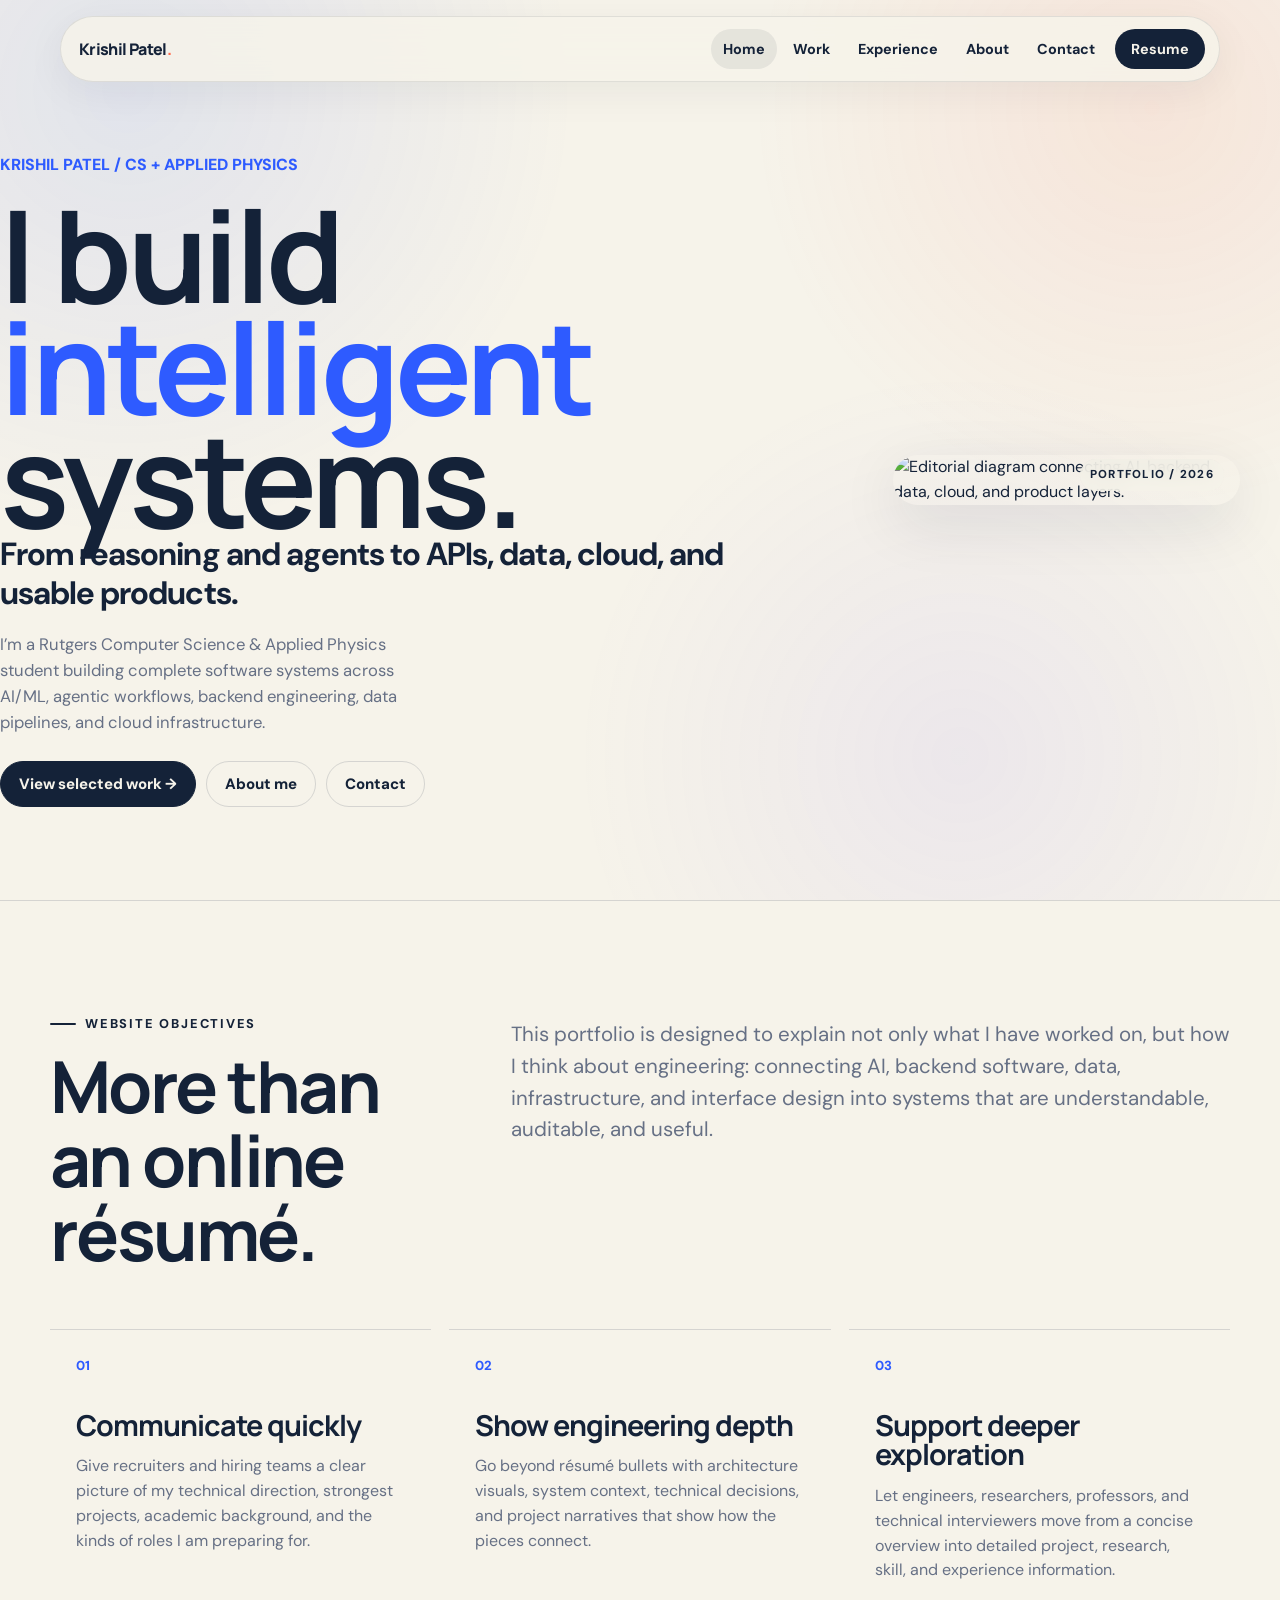
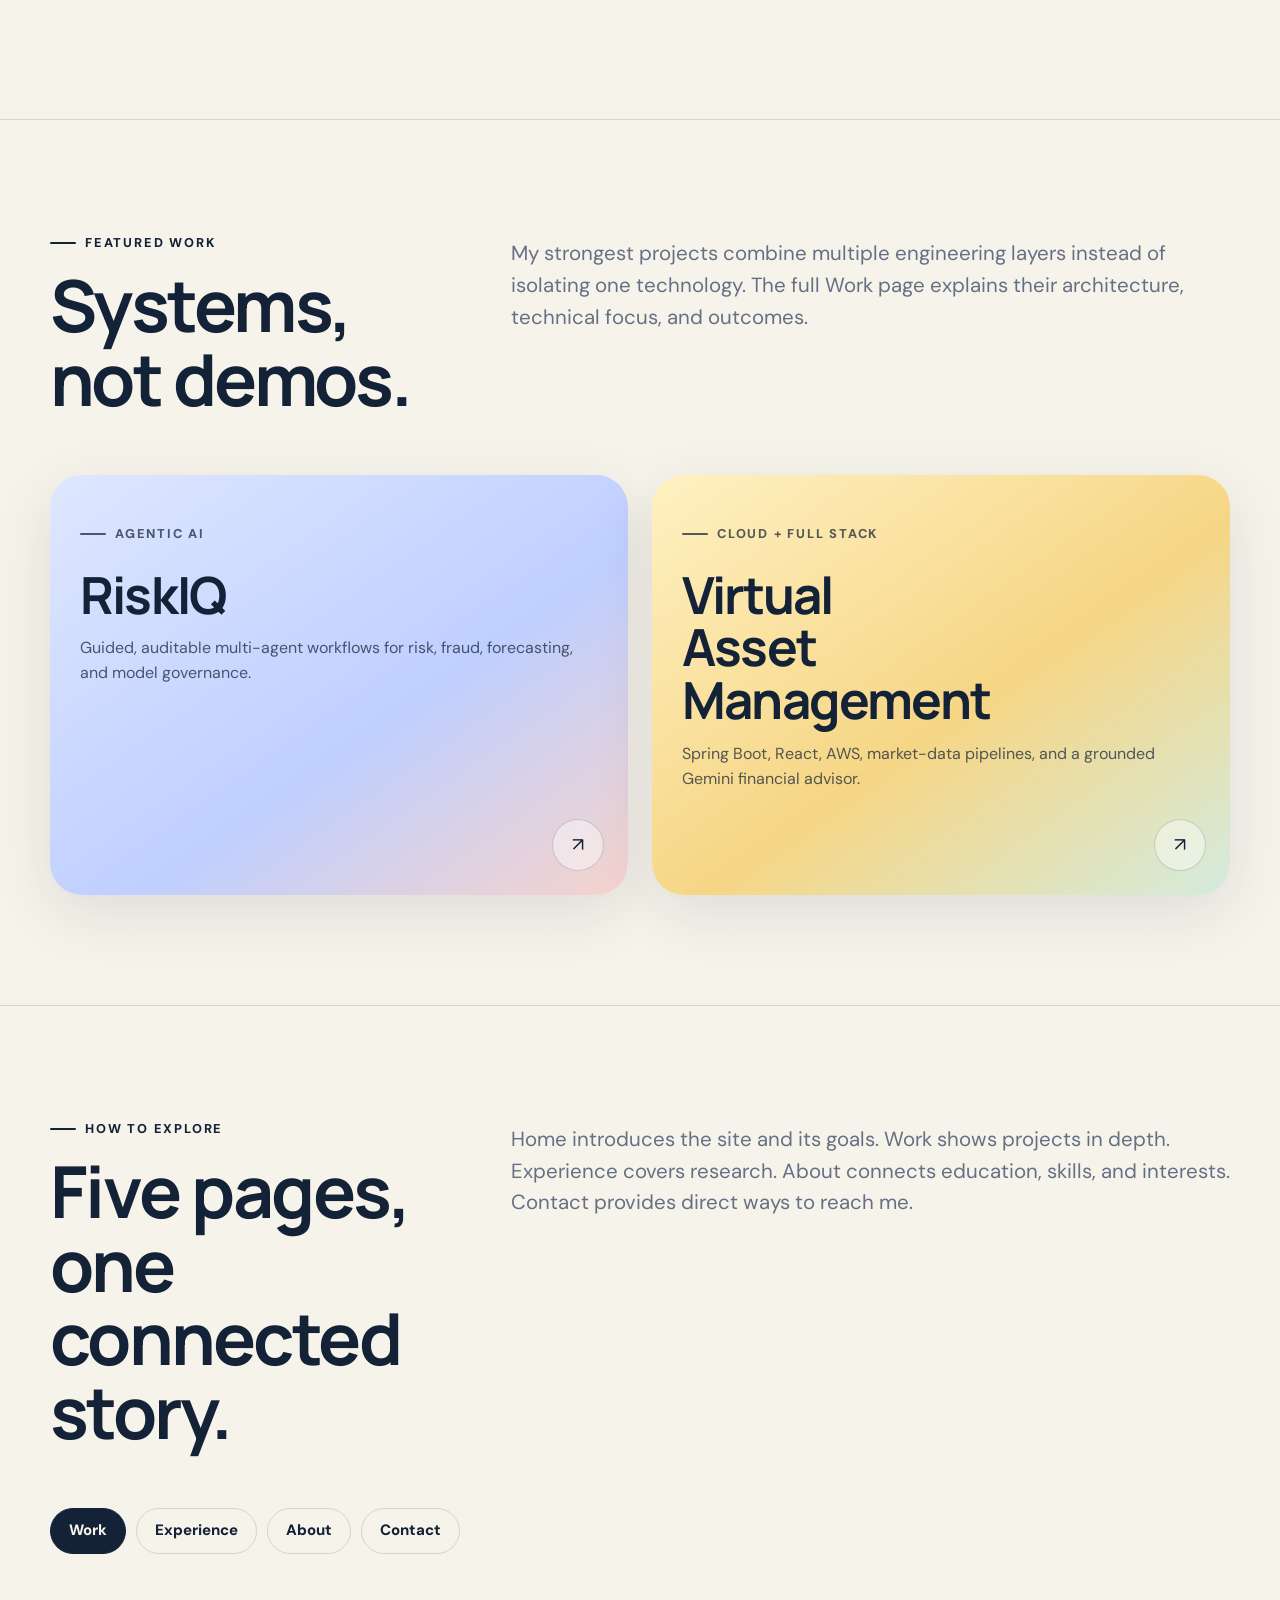
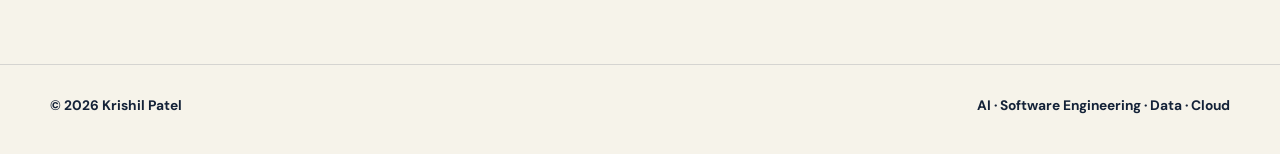
==== index.html @ 27ca4e9e "Add files via upload" ====
<!doctype html>
<html lang="en">
<head>
  <meta charset="utf-8">
  <meta name="viewport" content="width=device-width, initial-scale=1">
  <meta name="description" content="Portfolio of Krishil Patel, a Rutgers Computer Science and Applied Physics student building intelligent software systems across AI, backend engineering, data, cloud, and product.">
  <meta name="theme-color" content="#f6f3ea">
  <title>Krishil Patel — Intelligent Software Systems</title>
  <link rel="preconnect" href="https://fonts.googleapis.com">
  <link rel="preconnect" href="https://fonts.gstatic.com" crossorigin>
  <link href="https://fonts.googleapis.com/css2?family=DM+Sans:wght@400;500;600;700&family=Manrope:wght@500;600;700;800&display=swap" rel="stylesheet">
  <link rel="stylesheet" href="styles.css">
</head>
<body>

<header class="nav-wrap">
  <nav class="nav" id="nav" aria-label="Primary navigation">
    <a class="brand" href="index.html">Krishil Patel<span class="brand-dot">.</span></a>
    <button class="menu-btn" id="menuBtn" type="button" aria-expanded="false" aria-controls="navLinks">Menu</button>
    <div class="nav-links" id="navLinks">
      <a class="active" href="index.html">Home</a><a href="work.html">Work</a><a href="experience.html">Experience</a><a href="about.html">About</a><a href="contact.html">Contact</a><a class="nav-cta" href="resume.pdf" target="_blank" rel="noreferrer">Resume</a>
    </div>
  </nav>
</header>
<main>
  <section class="home-hero">
    <div class="shell home-grid">
      <div>
        <p class="home-kicker" data-reveal>KRISHIL PATEL / CS + APPLIED PHYSICS</p>
        <h1 data-reveal style="--delay:80ms">I build <span class="accent">intelligent</span> systems.</h1>
        <p class="home-statement" data-reveal style="--delay:140ms">
          From reasoning and agents to APIs, data, cloud, and usable products.
        </p>
        <p class="home-support" data-reveal style="--delay:200ms">
          I’m a Rutgers Computer Science & Applied Physics student building complete software systems across
          AI/ML, agentic workflows, backend engineering, data pipelines, and cloud infrastructure.
        </p>
        <div class="cta-row" data-reveal style="--delay:260ms">
          <a class="btn btn-primary" href="work.html">View selected work →</a>
          <a class="btn btn-ghost" href="about.html">About me</a>
          <a class="btn btn-ghost" href="contact.html">Contact</a>
        </div>
      </div>

      <figure class="home-image" data-reveal style="--delay:160ms">
        <img src="assets/home-system.svg" alt="Editorial diagram connecting AI, backend, data, cloud, and product layers.">
      </figure>
    </div>
  </section>

  <section class="section section-rule" aria-labelledby="site-objectives">
    <div class="shell">
      <div class="section-head">
        <div>
          <p class="eyebrow"><span>Website objectives</span></p>
          <h2 id="site-objectives" data-reveal>More than an online résumé.</h2>
        </div>
        <p class="lead" data-reveal style="--delay:100ms">
          This portfolio is designed to explain not only what I have worked on, but how I think about engineering:
          connecting AI, backend software, data, infrastructure, and interface design into systems that are understandable,
          auditable, and useful.
        </p>
      </div>

      <div class="objective-grid">
        <article class="objective-card" data-reveal>
          <div class="num">01</div>
          <h3>Communicate quickly</h3>
          <p>
            Give recruiters and hiring teams a clear picture of my technical direction, strongest projects,
            academic background, and the kinds of roles I am preparing for.
          </p>
        </article>
        <article class="objective-card" data-reveal style="--delay:80ms">
          <div class="num">02</div>
          <h3>Show engineering depth</h3>
          <p>
            Go beyond résumé bullets with architecture visuals, system context, technical decisions, and project narratives
            that show how the pieces connect.
          </p>
        </article>
        <article class="objective-card" data-reveal style="--delay:160ms">
          <div class="num">03</div>
          <h3>Support deeper exploration</h3>
          <p>
            Let engineers, researchers, professors, and technical interviewers move from a concise overview
            into detailed project, research, skill, and experience information.
          </p>
        </article>
      </div>
    </div>
  </section>

  <section class="section section-rule">
    <div class="shell">
      <div class="section-head">
        <div>
          <p class="eyebrow"><span>Featured work</span></p>
          <h2 data-reveal>Systems, not demos.</h2>
        </div>
        <p class="lead" data-reveal style="--delay:100ms">
          My strongest projects combine multiple engineering layers instead of isolating one technology.
          The full Work page explains their architecture, technical focus, and outcomes.
        </p>
      </div>

      <div class="feature-strip">
        <a class="feature-card blue" href="work.html#riskiq" data-reveal>
          <p class="eyebrow"><span>Agentic AI</span></p>
          <h3>RiskIQ</h3>
          <p>Guided, auditable multi-agent workflows for risk, fraud, forecasting, and model governance.</p>
          <span class="arrow" aria-hidden="true">↗</span>
        </a>
        <a class="feature-card sun" href="work.html#asset-platform" data-reveal style="--delay:100ms">
          <p class="eyebrow"><span>Cloud + Full Stack</span></p>
          <h3>Virtual Asset Management</h3>
          <p>Spring Boot, React, AWS, market-data pipelines, and a grounded Gemini financial advisor.</p>
          <span class="arrow" aria-hidden="true">↗</span>
        </a>
      </div>
    </div>
  </section>

  <section class="section section-rule">
    <div class="shell">
      <div class="section-head">
        <div>
          <p class="eyebrow"><span>How to explore</span></p>
          <h2 data-reveal>Five pages, one connected story.</h2>
        </div>
        <p class="lead" data-reveal style="--delay:100ms">
          Home introduces the site and its goals. Work shows projects in depth. Experience covers research.
          About connects education, skills, and interests. Contact provides direct ways to reach me.
        </p>
      </div>
      <div class="cta-row" data-reveal>
        <a class="btn btn-primary" href="work.html">Work</a>
        <a class="btn btn-ghost" href="experience.html">Experience</a>
        <a class="btn btn-ghost" href="about.html">About</a>
        <a class="btn btn-ghost" href="contact.html">Contact</a>
      </div>
    </div>
  </section>
</main>

<footer class="footer">
  <div class="shell footer-row">
    <span>© <span id="year"></span> Krishil Patel</span>
    <span>AI · Software Engineering · Data · Cloud</span>
  </div>
</footer>
<script src="script.js"></script>
</body>
</html>
---- styles.css ----
:root{
  --paper:#f6f3ea;
  --paper-2:#ebe6da;
  --ink:#142238;
  --muted:#667085;
  --line:rgba(20,34,56,.14);
  --blue:#2e5bff;
  --coral:#ff6a4d;
  --mint:#bcebd4;
  --sun:#ffd65c;
  --violet:#7c65ff;
  --white:#fff;
  --max:1180px;
  --radius:26px;
  --shadow:0 18px 60px rgba(20,34,56,.10);
  --ease:cubic-bezier(.2,.8,.2,1);
}
*{box-sizing:border-box}
html{scroll-behavior:smooth}
body{
  margin:0;
  font-family:"DM Sans",Inter,ui-sans-serif,system-ui,-apple-system,BlinkMacSystemFont,"Segoe UI",sans-serif;
  color:var(--ink);
  background:var(--paper);
  line-height:1.55;
}
body::before{
  content:"";
  position:fixed;
  inset:0;
  z-index:-2;
  pointer-events:none;
  background:
    radial-gradient(circle at 10% 10%,rgba(46,91,255,.10),transparent 28rem),
    radial-gradient(circle at 90% 12%,rgba(255,106,77,.10),transparent 25rem),
    radial-gradient(circle at 75% 84%,rgba(124,101,255,.08),transparent 24rem);
}
a{color:inherit;text-decoration:none}
img{max-width:100%;display:block}
button,input,textarea{font:inherit}
::selection{background:var(--sun);color:var(--ink)}
.shell{width:min(var(--max),calc(100% - 46px));margin:0 auto}
h1,h2,h3,h4{
  font-family:"Manrope","DM Sans",sans-serif;
  margin:0;
  letter-spacing:-.035em;
  line-height:1.03
}
p{margin:0}
.eyebrow{
  margin:0 0 16px;
  font-size:.8rem;
  font-weight:800;
  letter-spacing:.14em;
  text-transform:uppercase
}
.eyebrow span{display:inline-flex;align-items:center;gap:9px}
.eyebrow span::before{content:"";width:26px;height:2px;background:currentColor;border-radius:999px}
.lead{font-size:clamp(1.05rem,1.6vw,1.3rem);color:var(--muted);max-width:760px}
.section{padding:110px 0}
.section-rule{border-top:1px solid var(--line)}
.section-head{
  display:grid;
  grid-template-columns:.72fr 1.28fr;
  gap:56px;
  align-items:start;
  margin-bottom:58px
}
.section-head h2{font-size:clamp(2.7rem,5.6vw,5.8rem);max-width:9ch}
.section-head .lead{padding-top:8px}
.btn{
  display:inline-flex;
  align-items:center;
  justify-content:center;
  gap:10px;
  min-height:46px;
  padding:0 18px;
  border:1px solid var(--line);
  border-radius:999px;
  font-weight:800;
  font-size:.94rem;
  transition:transform .18s ease,background .18s ease,color .18s ease,border-color .18s ease
}
.btn:hover{transform:translateY(-2px)}
.btn-primary{background:var(--ink);color:var(--paper);border-color:var(--ink)}
.btn-primary:hover{background:var(--blue);border-color:var(--blue)}
.btn-ghost:hover{background:var(--white)}
.cta-row{display:flex;flex-wrap:wrap;gap:10px}

.nav-wrap{
  position:fixed;
  top:16px;
  left:0;
  width:100%;
  z-index:100;
  pointer-events:none
}
.nav{
  pointer-events:auto;
  width:min(1160px,calc(100% - 28px));
  margin:0 auto;
  padding:12px 14px 12px 18px;
  display:flex;
  justify-content:space-between;
  align-items:center;
  border:1px solid rgba(20,34,56,.10);
  border-radius:999px;
  background:rgba(246,243,234,.84);
  backdrop-filter:blur(18px);
  box-shadow:0 10px 40px rgba(20,34,56,.06);
  transition:background .35s var(--ease),box-shadow .35s var(--ease)
}
.nav.scrolled{background:rgba(246,243,234,.96);box-shadow:0 14px 45px rgba(20,34,56,.11)}
.brand{font-family:"Manrope",sans-serif;font-weight:800;letter-spacing:-.04em}
.brand-dot{color:var(--coral)}
.nav-links{display:flex;align-items:center;gap:4px}
.nav-links a{
  padding:9px 12px;
  border-radius:999px;
  font-size:.9rem;
  font-weight:700;
  transition:background .18s ease,transform .18s ease
}
.nav-links a:hover,.nav-links a.active{background:rgba(20,34,56,.075)}
.nav-links .nav-cta{background:var(--ink);color:var(--paper);padding-inline:16px;margin-left:4px}
.menu-btn{display:none;border:0;background:transparent;color:var(--ink);font-weight:800;padding:8px 10px;border-radius:10px;cursor:pointer}

.page-hero{padding:150px 0 72px}
.page-hero-grid{
  display:grid;
  grid-template-columns:1.15fr .85fr;
  gap:56px;
  align-items:end
}
.page-hero h1{font-size:clamp(4rem,8.5vw,8.6rem);max-width:9ch}
.page-hero .lead{margin-top:26px}
.hero-image{
  border-radius:34px;
  overflow:hidden;
  box-shadow:var(--shadow);
  background:var(--paper-2)
}
.hero-image img{width:100%;height:auto}
.mini-meta{display:flex;flex-wrap:wrap;gap:8px;margin-top:26px}
.pill{
  display:inline-flex;
  padding:7px 11px;
  border:1px solid var(--line);
  border-radius:999px;
  font-size:.82rem;
  font-weight:700
}

.home-hero{
  min-height:100svh;
  display:flex;
  align-items:center;
  padding:138px 0 78px;
  position:relative;
  overflow:hidden
}
.home-grid{
  width:100%;
  display:grid;
  grid-template-columns:minmax(0,1.3fr) minmax(300px,.7fr);
  gap:60px;
  align-items:center
}
.home-hero h1{font-size:clamp(4.4rem,10vw,9.7rem);line-height:.88;max-width:8.3ch}
.home-hero h1 .accent{color:var(--blue)}
.home-kicker{font-weight:800;color:var(--blue);margin-bottom:20px}
.home-statement{
  font-size:clamp(1.5rem,2.5vw,2.15rem);
  font-weight:700;
  line-height:1.2;
  letter-spacing:-.03em;
  margin-bottom:20px
}
.home-support{color:var(--muted);font-size:1.04rem;margin-bottom:26px;max-width:40ch}
.home-image{
  position:relative;
  border-radius:36px;
  overflow:hidden;
  box-shadow:var(--shadow)
}
.home-image::after{
  content:"Portfolio / 2026";
  position:absolute;
  right:16px;
  bottom:14px;
  padding:7px 10px;
  border-radius:999px;
  font-size:.72rem;
  font-weight:800;
  letter-spacing:.11em;
  text-transform:uppercase;
  color:var(--ink);
  background:rgba(246,243,234,.82);
  backdrop-filter:blur(10px)
}

.objective-grid{
  display:grid;
  grid-template-columns:repeat(3,1fr);
  gap:18px
}
.objective-card{
  padding:26px;
  border-top:1px solid var(--line);
  min-height:220px
}
.objective-card .num{font-size:.82rem;font-weight:800;color:var(--blue);margin-bottom:34px}
.objective-card h3{font-size:1.8rem;margin-bottom:14px}
.objective-card p{color:var(--muted)}

.feature-strip{
  display:grid;
  grid-template-columns:repeat(2,1fr);
  gap:24px
}
.feature-card{
  min-height:420px;
  padding:30px;
  border-radius:32px;
  position:relative;
  overflow:hidden;
  box-shadow:var(--shadow)
}
.feature-card.blue{background:linear-gradient(145deg,#dfe7ff,#bfcfff 58%,#f5d3cc)}
.feature-card.sun{background:linear-gradient(145deg,#fff1c3,#f6d685 55%,#d4ebdd)}
.feature-card h3{font-size:clamp(2.2rem,4vw,4.5rem);max-width:8ch;margin-top:24px}
.feature-card p{margin-top:16px;max-width:46ch;color:rgba(20,34,56,.72)}
.feature-card .arrow{
  position:absolute;
  right:24px;
  bottom:24px;
  width:52px;
  height:52px;
  border-radius:50%;
  display:grid;
  place-items:center;
  border:1px solid rgba(20,34,56,.18);
  background:rgba(255,255,255,.42);
  font-size:1.2rem;
  transition:transform .18s ease
}
.feature-card:hover .arrow{transform:translate(3px,-3px)}

.work-grid{display:grid;gap:30px}
.project-card{
  display:grid;
  grid-template-columns:.95fr 1.05fr;
  gap:26px;
  border-top:1px solid var(--line);
  padding-top:34px
}
.project-card + .project-card{margin-top:38px}
.project-copy h2{font-size:clamp(2.8rem,5vw,5rem);margin-bottom:14px}
.project-copy p{color:var(--muted);font-size:1.05rem;max-width:56ch;margin-bottom:22px}
.project-copy h4{font-size:1rem;margin:24px 0 8px}
.project-copy ul{margin:0;padding-left:1.2rem;color:var(--muted)}
.project-copy li{margin-bottom:8px}
.project-image{
  border-radius:30px;
  overflow:hidden;
  box-shadow:var(--shadow);
  background:var(--paper-2)
}
.project-image img{width:100%;height:100%;object-fit:cover}
.tech-row{display:flex;flex-wrap:wrap;gap:8px;margin:20px 0 26px}

.archive{
  border-top:1px solid var(--line)
}
.archive-item{
  display:grid;
  grid-template-columns:.55fr 1.6fr 1fr;
  gap:20px;
  padding:26px 0;
  border-bottom:1px solid var(--line);
  transition:transform .18s ease
}
.archive-item:hover{transform:translateX(7px)}
.archive-item .year{font-weight:800;color:var(--muted)}
.archive-item h3{font-size:clamp(1.4rem,2.3vw,2.3rem);margin-bottom:6px}
.archive-item p{color:var(--muted)}
.archive-tech{text-align:right;color:var(--muted);font-size:.85rem;font-weight:700}

.timeline{
  display:grid;
  grid-template-columns:.45fr 1.55fr;
  gap:50px;
  border-top:1px solid var(--line);
  padding-top:36px
}
.timeline-date{color:var(--muted);font-weight:700}
.timeline-content h2{font-size:clamp(2.6rem,5vw,5rem);margin-bottom:8px}
.org{color:var(--blue);font-weight:800;margin-bottom:18px}
.timeline-content>p{color:var(--muted);font-size:1.08rem;max-width:760px}
.timeline-points{display:grid;grid-template-columns:repeat(2,1fr);gap:12px 26px;margin-top:28px}
.timeline-points div{border-top:1px solid var(--line);padding-top:12px;font-weight:650}

.research-visual{
  margin-top:48px;
  display:grid;
  grid-template-columns:1fr 1fr;
  gap:24px
}
.research-visual figure{
  margin:0;
  border-radius:30px;
  overflow:hidden;
  box-shadow:var(--shadow)
}
.research-visual figcaption{
  padding:14px 16px;
  background:#fff;
  color:var(--muted);
  font-size:.88rem
}

.about-grid{
  display:grid;
  grid-template-columns:1.1fr .9fr;
  gap:70px;
  align-items:start
}
.about-copy h2{font-size:clamp(3.2rem,7vw,7rem);max-width:9ch;margin-bottom:28px}
.about-copy .big{font-size:clamp(1.22rem,2vw,1.7rem);line-height:1.45;margin-bottom:18px}
.about-copy .small{color:var(--muted);max-width:56ch}
.profile-facts{border-top:1px solid var(--line)}
.fact{display:grid;grid-template-columns:.65fr 1.35fr;gap:18px;padding:20px 0;border-bottom:1px solid var(--line)}
.fact .label{color:var(--muted);font-weight:700;font-size:.9rem}
.fact strong{font-family:"Manrope",sans-serif}
.two-col{display:grid;grid-template-columns:1fr 1fr;gap:28px;margin-top:72px}
.panel{border-top:1px solid var(--line);padding-top:20px}
.panel h3{font-size:1.9rem;margin-bottom:14px}
.panel p{color:var(--muted)}
.list-clean{list-style:none;padding:0;margin:18px 0 0}
.list-clean li{padding:12px 0;border-top:1px solid var(--line)}

.contact-grid{
  display:grid;
  grid-template-columns:1.05fr .95fr;
  gap:60px
}
.contact-copy h1{font-size:clamp(4rem,8vw,8rem);max-width:8ch;margin-bottom:24px}
.contact-copy .lead{margin-bottom:28px}
.contact-links{display:flex;flex-wrap:wrap;gap:10px}
.contact-card{
  padding:30px;
  border-radius:30px;
  background:linear-gradient(150deg,#ffd7ce,#ffc0b1 45%,#f5d768);
  box-shadow:var(--shadow)
}
.contact-card h3{font-size:2.2rem;margin-bottom:14px}
.contact-card p{color:rgba(20,34,56,.72);margin-bottom:24px}
.contact-list{display:grid;gap:12px}
.contact-item{
  display:flex;
  justify-content:space-between;
  gap:20px;
  padding:14px 0;
  border-top:1px solid rgba(20,34,56,.16)
}
.contact-item span{color:rgba(20,34,56,.65)}
.footer{
  padding:30px 0 38px;
  border-top:1px solid var(--line);
  font-size:.86rem;
  font-weight:700
}
.footer-row{display:flex;justify-content:space-between;gap:16px}

[data-reveal]{
  opacity:0;
  transform:translateY(20px);
  transition:opacity .8s var(--ease),transform .8s var(--ease);
  transition-delay:var(--delay,0ms)
}
[data-reveal].visible{opacity:1;transform:translateY(0)}

@media(max-width:960px){
  .section{padding:88px 0}
  .section-head,.page-hero-grid,.about-grid,.contact-grid{grid-template-columns:1fr;gap:34px}
  .section-head h2{max-width:none}
  .home-grid{grid-template-columns:1fr;gap:46px}
  .home-hero{min-height:auto;padding:140px 0 96px}
  .home-image{max-width:720px}
  .objective-grid{grid-template-columns:1fr}
  .feature-strip{grid-template-columns:1fr}
  .project-card{grid-template-columns:1fr}
  .timeline{grid-template-columns:1fr;gap:16px}
  .archive-item{grid-template-columns:.55fr 1.45fr}
  .archive-tech{grid-column:2;text-align:left}
  .research-visual,.two-col{grid-template-columns:1fr}
}
@media(max-width:760px){
  .shell{width:min(100% - 28px,var(--max))}
  .nav{width:calc(100% - 18px)}
  .nav-links{
    position:absolute;
    top:calc(100% + 8px);
    left:0;
    right:0;
    display:none;
    flex-direction:column;
    align-items:stretch;
    padding:12px;
    border-radius:22px;
    background:rgba(246,243,234,.98);
    border:1px solid rgba(20,34,56,.10);
    box-shadow:var(--shadow)
  }
  .nav-links.open{display:flex}
  .nav-links .nav-cta{margin-left:0;text-align:center}
  .menu-btn{display:inline-flex}
  .home-hero h1,.page-hero h1,.contact-copy h1{font-size:clamp(3.9rem,17vw,5.8rem)}
  .feature-card{min-height:360px}
  .archive-item{grid-template-columns:1fr;gap:7px}
  .archive-tech{grid-column:auto}
  .timeline-points{grid-template-columns:1fr}
  .fact{grid-template-columns:1fr;gap:4px}
  .footer-row{flex-direction:column}
}
@media(prefers-reduced-motion:reduce){
  html{scroll-behavior:auto}
  *,*::before,*::after{
    animation-duration:1ms!important;
    animation-iteration-count:1!important;
    transition-duration:1ms!important
  }
  [data-reveal]{opacity:1;transform:none}
}
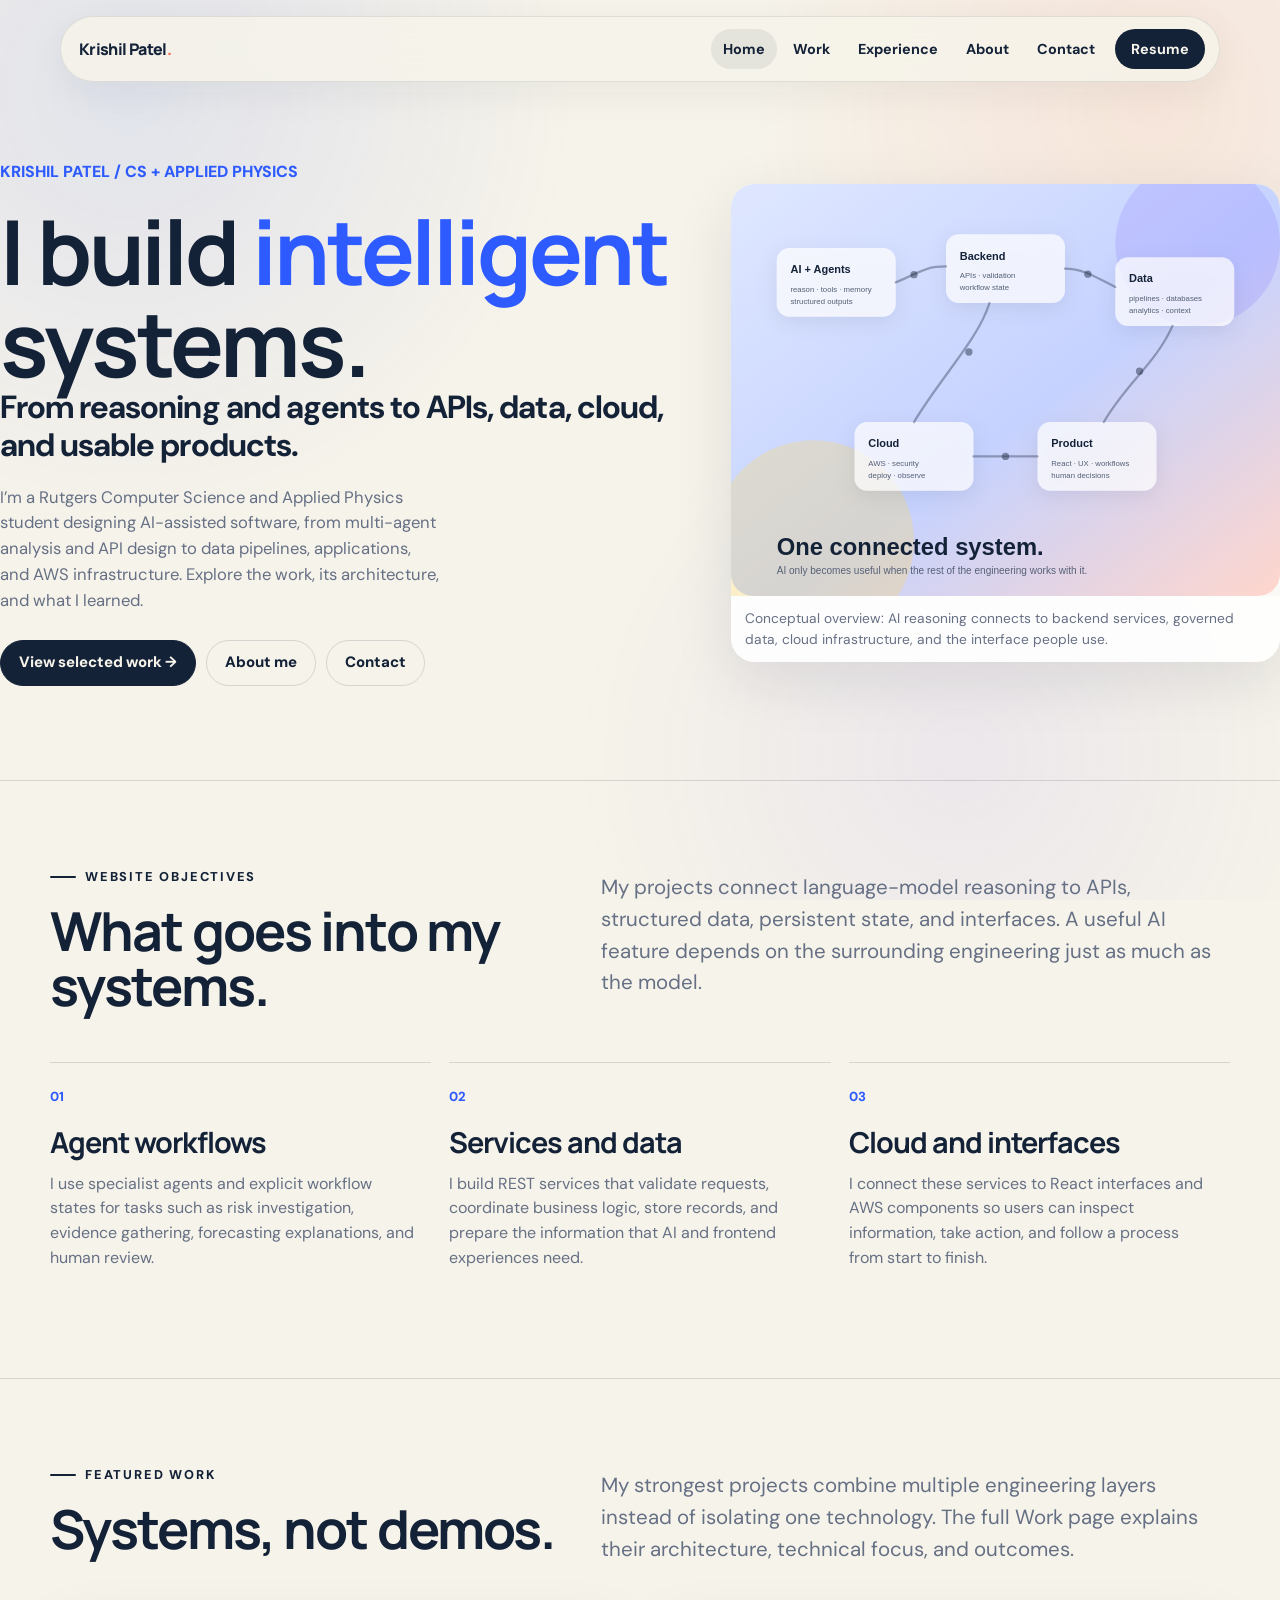
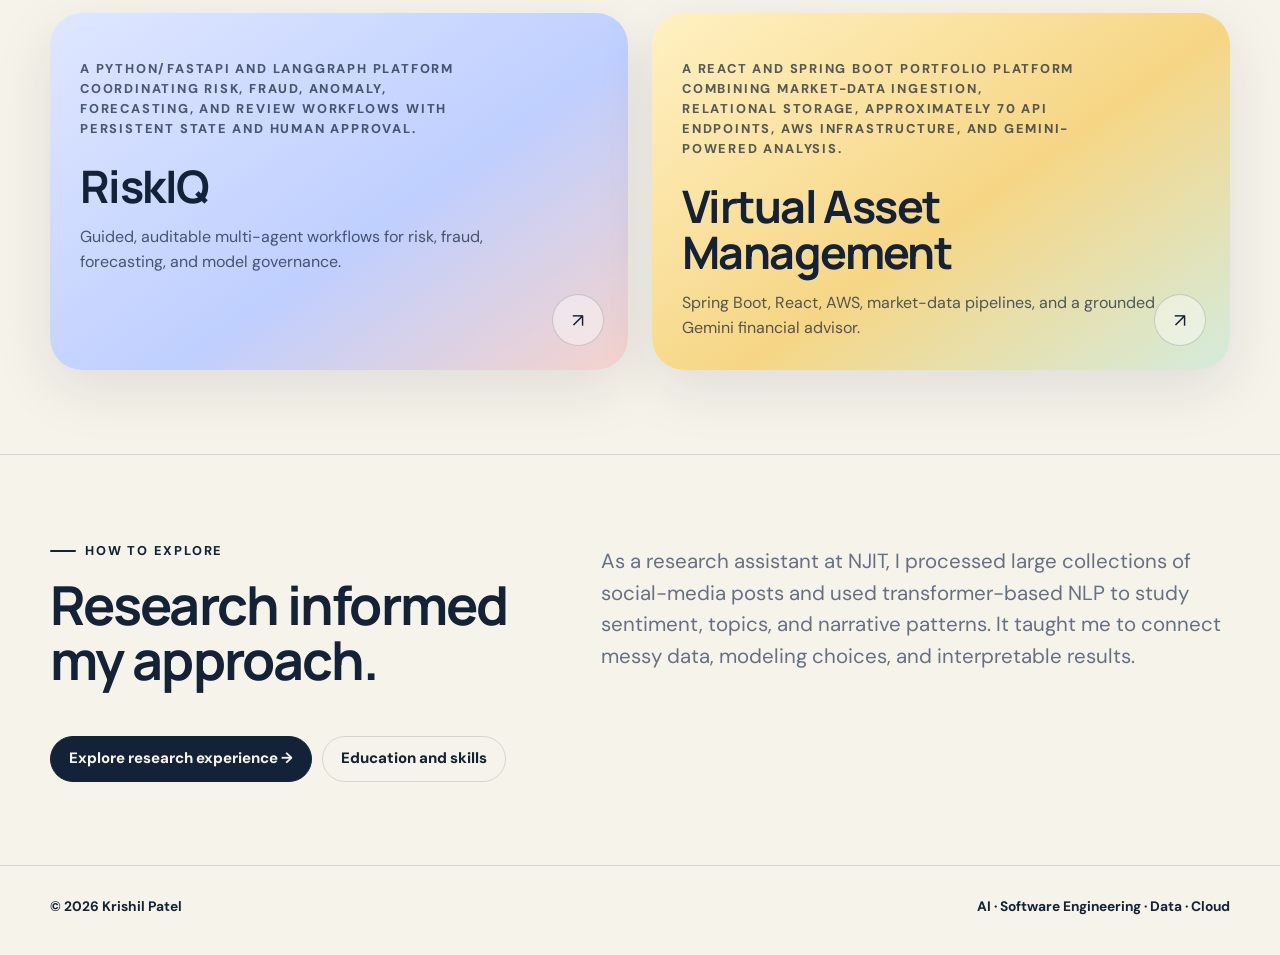
==== commit 4aac4515: "Add files via upload" ====
--- a/index.html
+++ b/index.html
@@ -1,153 +1,122 @@
-<!doctype html>
+<!DOCTYPE html>
+
 <html lang="en">
 <head>
-  <meta charset="utf-8">
-  <meta name="viewport" content="width=device-width, initial-scale=1">
-  <meta name="description" content="Portfolio of Krishil Patel, a Rutgers Computer Science and Applied Physics student building intelligent software systems across AI, backend engineering, data, cloud, and product.">
-  <meta name="theme-color" content="#f6f3ea">
-  <title>Krishil Patel — Intelligent Software Systems</title>
-  <link rel="preconnect" href="https://fonts.googleapis.com">
-  <link rel="preconnect" href="https://fonts.gstatic.com" crossorigin>
-  <link href="https://fonts.googleapis.com/css2?family=DM+Sans:wght@400;500;600;700&family=Manrope:wght@500;600;700;800&display=swap" rel="stylesheet">
-  <link rel="stylesheet" href="styles.css">
+<meta charset="utf-8"/>
+<meta content="width=device-width, initial-scale=1" name="viewport"/>
+<meta content="Portfolio of Krishil Patel, a Rutgers Computer Science and Applied Physics student building intelligent software systems across AI, backend engineering, data, cloud, and product." name="description"/>
+<meta content="#f6f3ea" name="theme-color"/>
+<title>Krishil Patel — Intelligent Software Systems</title>
+<link href="https://fonts.googleapis.com" rel="preconnect"/>
+<link crossorigin="" href="https://fonts.gstatic.com" rel="preconnect"/>
+<link href="https://fonts.googleapis.com/css2?family=DM+Sans:wght@400;500;600;700&amp;family=Manrope:wght@500;600;700;800&amp;display=swap" rel="stylesheet"/>
+<link href="styles.css" rel="stylesheet"/>
 </head>
 <body>
-
 <header class="nav-wrap">
-  <nav class="nav" id="nav" aria-label="Primary navigation">
-    <a class="brand" href="index.html">Krishil Patel<span class="brand-dot">.</span></a>
-    <button class="menu-btn" id="menuBtn" type="button" aria-expanded="false" aria-controls="navLinks">Menu</button>
-    <div class="nav-links" id="navLinks">
-      <a class="active" href="index.html">Home</a><a href="work.html">Work</a><a href="experience.html">Experience</a><a href="about.html">About</a><a href="contact.html">Contact</a><a class="nav-cta" href="resume.pdf" target="_blank" rel="noreferrer">Resume</a>
-    </div>
-  </nav>
+<nav aria-label="Primary navigation" class="nav" id="nav">
+<a class="brand" href="index.html">Krishil Patel<span class="brand-dot">.</span></a>
+<button aria-controls="navLinks" aria-expanded="false" class="menu-btn" id="menuBtn" type="button">Menu</button>
+<div class="nav-links" id="navLinks">
+<a aria-current="page" class="active" href="index.html">Home</a><a href="work.html">Work</a><a href="experience.html">Experience</a><a href="about.html">About</a><a href="contact.html">Contact</a><a class="nav-cta" href="resume.pdf" rel="noopener noreferrer" target="_blank">Resume</a>
+</div>
+</nav>
 </header>
 <main>
-  <section class="home-hero">
-    <div class="shell home-grid">
-      <div>
-        <p class="home-kicker" data-reveal>KRISHIL PATEL / CS + APPLIED PHYSICS</p>
-        <h1 data-reveal style="--delay:80ms">I build <span class="accent">intelligent</span> systems.</h1>
-        <p class="home-statement" data-reveal style="--delay:140ms">
+<section class="home-hero">
+<div class="shell home-grid">
+<div>
+<p class="home-kicker" data-reveal="">KRISHIL PATEL / CS + APPLIED PHYSICS</p>
+<h1 data-reveal="" style="--delay:80ms">I build <span class="accent">intelligent</span> systems.</h1>
+<p class="home-statement" data-reveal="" style="--delay:140ms">
           From reasoning and agents to APIs, data, cloud, and usable products.
         </p>
-        <p class="home-support" data-reveal style="--delay:200ms">
-          I’m a Rutgers Computer Science & Applied Physics student building complete software systems across
-          AI/ML, agentic workflows, backend engineering, data pipelines, and cloud infrastructure.
-        </p>
-        <div class="cta-row" data-reveal style="--delay:260ms">
-          <a class="btn btn-primary" href="work.html">View selected work →</a>
-          <a class="btn btn-ghost" href="about.html">About me</a>
-          <a class="btn btn-ghost" href="contact.html">Contact</a>
-        </div>
-      </div>
-
-      <figure class="home-image" data-reveal style="--delay:160ms">
-        <img src="assets/home-system.svg" alt="Editorial diagram connecting AI, backend, data, cloud, and product layers.">
-      </figure>
-    </div>
-  </section>
-
-  <section class="section section-rule" aria-labelledby="site-objectives">
-    <div class="shell">
-      <div class="section-head">
-        <div>
-          <p class="eyebrow"><span>Website objectives</span></p>
-          <h2 id="site-objectives" data-reveal>More than an online résumé.</h2>
-        </div>
-        <p class="lead" data-reveal style="--delay:100ms">
-          This portfolio is designed to explain not only what I have worked on, but how I think about engineering:
-          connecting AI, backend software, data, infrastructure, and interface design into systems that are understandable,
-          auditable, and useful.
-        </p>
-      </div>
-
-      <div class="objective-grid">
-        <article class="objective-card" data-reveal>
-          <div class="num">01</div>
-          <h3>Communicate quickly</h3>
-          <p>
-            Give recruiters and hiring teams a clear picture of my technical direction, strongest projects,
-            academic background, and the kinds of roles I am preparing for.
-          </p>
-        </article>
-        <article class="objective-card" data-reveal style="--delay:80ms">
-          <div class="num">02</div>
-          <h3>Show engineering depth</h3>
-          <p>
-            Go beyond résumé bullets with architecture visuals, system context, technical decisions, and project narratives
-            that show how the pieces connect.
-          </p>
-        </article>
-        <article class="objective-card" data-reveal style="--delay:160ms">
-          <div class="num">03</div>
-          <h3>Support deeper exploration</h3>
-          <p>
-            Let engineers, researchers, professors, and technical interviewers move from a concise overview
-            into detailed project, research, skill, and experience information.
-          </p>
-        </article>
-      </div>
-    </div>
-  </section>
-
-  <section class="section section-rule">
-    <div class="shell">
-      <div class="section-head">
-        <div>
-          <p class="eyebrow"><span>Featured work</span></p>
-          <h2 data-reveal>Systems, not demos.</h2>
-        </div>
-        <p class="lead" data-reveal style="--delay:100ms">
+<p class="home-support" data-reveal="" style="--delay:200ms">I’m a Rutgers Computer Science and Applied Physics student designing AI-assisted software, from multi-agent analysis and API design to data pipelines, applications, and AWS infrastructure. Explore the work, its architecture, and what I learned.</p>
+<div class="cta-row" data-reveal="" style="--delay:260ms">
+<a class="btn btn-primary" href="work.html">View selected work →</a>
+<a class="btn btn-ghost" href="about.html">About me</a>
+<a class="btn btn-ghost" href="contact.html">Contact</a>
+</div>
+</div>
+<figure class="home-image" data-reveal="" style="--delay:160ms">
+<img alt="Editorial diagram connecting AI, backend, data, cloud, and product layers." decoding="async" loading="lazy" src="assets/home-system.svg"/>
+<figcaption>Conceptual overview: AI reasoning connects to backend services, governed data, cloud infrastructure, and the interface people use.</figcaption></figure>
+</div>
+</section>
+<section aria-labelledby="site-objectives" class="section section-rule">
+<div class="shell">
+<div class="section-head">
+<div>
+<p class="eyebrow"><span>Website objectives</span></p>
+<h2 data-reveal="" id="site-objectives">What goes into my systems.</h2>
+</div>
+<p class="lead" data-reveal="" style="--delay:100ms">My projects connect language-model reasoning to APIs, structured data, persistent state, and interfaces. A useful AI feature depends on the surrounding engineering just as much as the model.</p>
+</div>
+<div class="objective-grid">
+<article class="objective-card" data-reveal="">
+<div class="num">01</div>
+<h3>Agent workflows</h3>
+<p>I use specialist agents and explicit workflow states for tasks such as risk investigation, evidence gathering, forecasting explanations, and human review.</p>
+</article>
+<article class="objective-card" data-reveal="" style="--delay:80ms">
+<div class="num">02</div>
+<h3>Services and data</h3>
+<p>I build REST services that validate requests, coordinate business logic, store records, and prepare the information that AI and frontend experiences need.</p>
+</article>
+<article class="objective-card" data-reveal="" style="--delay:160ms">
+<div class="num">03</div>
+<h3>Cloud and interfaces</h3>
+<p>I connect these services to React interfaces and AWS components so users can inspect information, take action, and follow a process from start to finish.</p>
+</article>
+</div>
+</div>
+</section>
+<section class="section section-rule">
+<div class="shell">
+<div class="section-head">
+<div>
+<p class="eyebrow"><span>Featured work</span></p>
+<h2 data-reveal="">Systems, not demos.</h2>
+</div>
+<p class="lead" data-reveal="" style="--delay:100ms">
           My strongest projects combine multiple engineering layers instead of isolating one technology.
           The full Work page explains their architecture, technical focus, and outcomes.
         </p>
-      </div>
-
-      <div class="feature-strip">
-        <a class="feature-card blue" href="work.html#riskiq" data-reveal>
-          <p class="eyebrow"><span>Agentic AI</span></p>
-          <h3>RiskIQ</h3>
-          <p>Guided, auditable multi-agent workflows for risk, fraud, forecasting, and model governance.</p>
-          <span class="arrow" aria-hidden="true">↗</span>
-        </a>
-        <a class="feature-card sun" href="work.html#asset-platform" data-reveal style="--delay:100ms">
-          <p class="eyebrow"><span>Cloud + Full Stack</span></p>
-          <h3>Virtual Asset Management</h3>
-          <p>Spring Boot, React, AWS, market-data pipelines, and a grounded Gemini financial advisor.</p>
-          <span class="arrow" aria-hidden="true">↗</span>
-        </a>
-      </div>
-    </div>
-  </section>
-
-  <section class="section section-rule">
-    <div class="shell">
-      <div class="section-head">
-        <div>
-          <p class="eyebrow"><span>How to explore</span></p>
-          <h2 data-reveal>Five pages, one connected story.</h2>
-        </div>
-        <p class="lead" data-reveal style="--delay:100ms">
-          Home introduces the site and its goals. Work shows projects in depth. Experience covers research.
-          About connects education, skills, and interests. Contact provides direct ways to reach me.
-        </p>
-      </div>
-      <div class="cta-row" data-reveal>
-        <a class="btn btn-primary" href="work.html">Work</a>
-        <a class="btn btn-ghost" href="experience.html">Experience</a>
-        <a class="btn btn-ghost" href="about.html">About</a>
-        <a class="btn btn-ghost" href="contact.html">Contact</a>
-      </div>
-    </div>
-  </section>
+</div>
+<div class="feature-strip">
+<a class="feature-card blue" data-reveal="" href="work.html#riskiq">
+<p class="eyebrow">A Python/FastAPI and LangGraph platform coordinating risk, fraud, anomaly, forecasting, and review workflows with persistent state and human approval.</p>
+<h3>RiskIQ</h3>
+<p>Guided, auditable multi-agent workflows for risk, fraud, forecasting, and model governance.</p>
+<span aria-hidden="true" class="arrow">↗</span>
+</a>
+<a class="feature-card sun" data-reveal="" href="work.html#asset-platform" style="--delay:100ms">
+<p class="eyebrow">A React and Spring Boot portfolio platform combining market-data ingestion, relational storage, approximately 70 API endpoints, AWS infrastructure, and Gemini-powered analysis.</p>
+<h3>Virtual Asset Management</h3>
+<p>Spring Boot, React, AWS, market-data pipelines, and a grounded Gemini financial advisor.</p>
+<span aria-hidden="true" class="arrow">↗</span>
+</a>
+</div>
+</div>
+</section>
+<section class="section section-rule">
+<div class="shell">
+<div class="section-head">
+<div>
+<p class="eyebrow"><span>How to explore</span></p>
+<h2 data-reveal="">Research informed my approach.</h2>
+</div>
+<p class="lead" data-reveal="" style="--delay:100ms">As a research assistant at NJIT, I processed large collections of social-media posts and used transformer-based NLP to study sentiment, topics, and narrative patterns. It taught me to connect messy data, modeling choices, and interpretable results.</p>
+</div>
+<div class="cta-row" data-reveal=""><a class="btn btn-primary" href="experience.html">Explore research experience →</a><a class="btn btn-ghost" href="about.html">Education and skills</a></div>
+</div>
+</section>
 </main>
-
 <footer class="footer">
-  <div class="shell footer-row">
-    <span>© <span id="year"></span> Krishil Patel</span>
-    <span>AI · Software Engineering · Data · Cloud</span>
-  </div>
+<div class="shell footer-row">
+<span>© <span id="year"></span> Krishil Patel</span>
+<span>AI · Software Engineering · Data · Cloud</span>
+</div>
 </footer>
 <script src="script.js"></script>
 </body>
--- a/styles.css
+++ b/styles.css
@@ -14,6 +14,8 @@
   --radius:26px;
   --shadow:0 18px 60px rgba(20,34,56,.10);
   --ease:cubic-bezier(.2,.8,.2,1);
+  --space-section:clamp(3.5rem,6.5vw,5.75rem);
+  --space-gap:clamp(1.25rem,3vw,2.25rem);
 }
 *{box-sizing:border-box}
 html{scroll-behavior:smooth}
@@ -57,16 +59,16 @@
 .eyebrow span{display:inline-flex;align-items:center;gap:9px}
 .eyebrow span::before{content:"";width:26px;height:2px;background:currentColor;border-radius:999px}
 .lead{font-size:clamp(1.05rem,1.6vw,1.3rem);color:var(--muted);max-width:760px}
-.section{padding:110px 0}
+.section{padding:var(--space-section) 0}
 .section-rule{border-top:1px solid var(--line)}
 .section-head{
   display:grid;
-  grid-template-columns:.72fr 1.28fr;
-  gap:56px;
+  grid-template-columns:minmax(0,.9fr) minmax(0,1.1fr);
+  gap:var(--space-gap);
   align-items:start;
-  margin-bottom:58px
-}
-.section-head h2{font-size:clamp(2.7rem,5.6vw,5.8rem);max-width:9ch}
+  margin-bottom:clamp(1.8rem,4vw,3rem)
+}
+.section-head h2{font-size:clamp(2.35rem,4.2vw,4.25rem);max-width:15ch}
 .section-head .lead{padding-top:8px}
 .btn{
   display:inline-flex;
@@ -125,14 +127,14 @@
 .nav-links .nav-cta{background:var(--ink);color:var(--paper);padding-inline:16px;margin-left:4px}
 .menu-btn{display:none;border:0;background:transparent;color:var(--ink);font-weight:800;padding:8px 10px;border-radius:10px;cursor:pointer}
 
-.page-hero{padding:150px 0 72px}
+.page-hero{padding:clamp(7.5rem,12vw,9rem) 0 3rem}
 .page-hero-grid{
   display:grid;
   grid-template-columns:1.15fr .85fr;
-  gap:56px;
+  gap:var(--space-gap);
   align-items:end
 }
-.page-hero h1{font-size:clamp(4rem,8.5vw,8.6rem);max-width:9ch}
+.page-hero h1{font-size:clamp(3rem,6.8vw,6.2rem);max-width:15ch}
 .page-hero .lead{margin-top:26px}
 .hero-image{
   border-radius:34px;
@@ -152,21 +154,21 @@
 }
 
 .home-hero{
-  min-height:100svh;
+  min-height:min(780px,100svh);
   display:flex;
   align-items:center;
-  padding:138px 0 78px;
+  padding:130px 0 64px;
   position:relative;
   overflow:hidden
 }
 .home-grid{
   width:100%;
   display:grid;
-  grid-template-columns:minmax(0,1.3fr) minmax(300px,.7fr);
+  grid-template-columns:minmax(0,1.1fr) minmax(0,.9fr);
   gap:60px;
   align-items:center
 }
-.home-hero h1{font-size:clamp(4.4rem,10vw,9.7rem);line-height:.88;max-width:8.3ch}
+.home-hero h1{font-size:clamp(3.45rem,7vw,6.9rem);line-height:1.02;max-width:12ch}
 .home-hero h1 .accent{color:var(--blue)}
 .home-kicker{font-weight:800;color:var(--blue);margin-bottom:20px}
 .home-statement{
@@ -219,7 +221,7 @@
   gap:24px
 }
 .feature-card{
-  min-height:420px;
+  min-height:290px;
   padding:30px;
   border-radius:32px;
   position:relative;
@@ -228,7 +230,7 @@
 }
 .feature-card.blue{background:linear-gradient(145deg,#dfe7ff,#bfcfff 58%,#f5d3cc)}
 .feature-card.sun{background:linear-gradient(145deg,#fff1c3,#f6d685 55%,#d4ebdd)}
-.feature-card h3{font-size:clamp(2.2rem,4vw,4.5rem);max-width:8ch;margin-top:24px}
+.feature-card h3{font-size:clamp(2rem,3.5vw,3.4rem);max-width:16ch;margin-top:24px}
 .feature-card p{margin-top:16px;max-width:46ch;color:rgba(20,34,56,.72)}
 .feature-card .arrow{
   position:absolute;
@@ -249,15 +251,15 @@
 .work-grid{display:grid;gap:30px}
 .project-card{
   display:grid;
-  grid-template-columns:.95fr 1.05fr;
+  grid-template-columns:minmax(0,1.2fr) minmax(0,.8fr);
   gap:26px;
   border-top:1px solid var(--line);
   padding-top:34px
 }
 .project-card + .project-card{margin-top:38px}
-.project-copy h2{font-size:clamp(2.8rem,5vw,5rem);margin-bottom:14px}
+.project-copy h2{font-size:clamp(2.5rem,4vw,4.1rem);margin-bottom:14px}
 .project-copy p{color:var(--muted);font-size:1.05rem;max-width:56ch;margin-bottom:22px}
-.project-copy h4{font-size:1rem;margin:24px 0 8px}
+.project-copy h3{font-size:1rem;margin:24px 0 8px}
 .project-copy ul{margin:0;padding-left:1.2rem;color:var(--muted)}
 .project-copy li{margin-bottom:8px}
 .project-image{
@@ -266,7 +268,7 @@
   box-shadow:var(--shadow);
   background:var(--paper-2)
 }
-.project-image img{width:100%;height:100%;object-fit:cover}
+.project-image img{width:100%;height:auto;object-fit:contain}
 .tech-row{display:flex;flex-wrap:wrap;gap:8px;margin:20px 0 26px}
 
 .archive{
@@ -325,7 +327,7 @@
   gap:70px;
   align-items:start
 }
-.about-copy h2{font-size:clamp(3.2rem,7vw,7rem);max-width:9ch;margin-bottom:28px}
+.about-copy h2{font-size:clamp(2.8rem,5.6vw,5.4rem);max-width:15ch;margin-bottom:28px}
 .about-copy .big{font-size:clamp(1.22rem,2vw,1.7rem);line-height:1.45;margin-bottom:18px}
 .about-copy .small{color:var(--muted);max-width:56ch}
 .profile-facts{border-top:1px solid var(--line)}
@@ -344,7 +346,7 @@
   grid-template-columns:1.05fr .95fr;
   gap:60px
 }
-.contact-copy h1{font-size:clamp(4rem,8vw,8rem);max-width:8ch;margin-bottom:24px}
+.contact-copy h1{font-size:clamp(3rem,6vw,5.6rem);max-width:14ch;margin-bottom:24px}
 .contact-copy .lead{margin-bottom:28px}
 .contact-links{display:flex;flex-wrap:wrap;gap:10px}
 .contact-card{
@@ -373,12 +375,12 @@
 .footer-row{display:flex;justify-content:space-between;gap:16px}
 
 [data-reveal]{
-  opacity:0;
-  transform:translateY(20px);
+  opacity:1;
+  transform:none;
   transition:opacity .8s var(--ease),transform .8s var(--ease);
   transition-delay:var(--delay,0ms)
 }
-[data-reveal].visible{opacity:1;transform:translateY(0)}
+[data-reveal].visible{opacity:1;transform:none}
 
 @media(max-width:960px){
   .section{padding:88px 0}
@@ -431,4 +433,69 @@
     transition-duration:1ms!important
   }
   [data-reveal]{opacity:1;transform:none}
-}+}
+
+/* Cohesive accessibility, responsive layout, and media refinements */
+:where(.shell,.home-grid,.page-hero-grid,.project-card,.about-grid,.contact-grid,.section-head,.archive-item)>*{min-width:0}
+:where(h1,h2,h3,h4,p,a){overflow-wrap:break-word}
+:where(a,button):focus-visible{outline:3px solid var(--blue);outline-offset:4px}
+a:not(.btn,.feature-card,.brand,.nav-links a):hover{text-decoration:underline;text-underline-offset:3px}
+[id]{scroll-margin-top:105px}
+figure{margin:0}
+figure img{width:100%;height:auto;object-fit:contain}
+figure figcaption{font-size:.86rem;line-height:1.5;color:var(--muted);padding:12px 14px;background:rgba(255,255,255,.72)}
+.project-image,.home-image,.hero-image{overflow:hidden;border-radius:24px;background:rgba(255,255,255,.56);box-shadow:var(--shadow)}
+.project-image img,.home-image img,.hero-image img{width:100%;height:auto;object-fit:contain}
+.home-image::after{display:none}
+.narrow-hero{max-width:900px}
+.project-card{align-items:start;gap:clamp(1.5rem,4vw,3.25rem)}
+.project-copy p{line-height:1.65;max-width:67ch}
+.project-copy ul{line-height:1.6}
+.project-copy h3{font-size:1rem;line-height:1.35;margin-top:1.5rem}
+.project-copy li{margin-bottom:.65rem}
+.archive-item{grid-template-columns:85px minmax(0,1fr) minmax(160px,.45fr)}
+.archive-note{margin-top:.65rem;color:var(--ink)!important;font-size:.9rem}
+.secondary-experience{margin-top:clamp(2.5rem,5vw,4rem)}
+.secondary-experience h2{font-size:clamp(2rem,4vw,3rem)}
+.timeline-content>p+p{margin-top:1rem}
+.learning-panel{margin-top:2rem;max-width:850px}
+.contact-item a{color:var(--ink);font-weight:700;text-decoration:underline;text-underline-offset:3px;overflow-wrap:anywhere;text-align:right}
+.contact-item span{overflow-wrap:anywhere}
+.about-copy h1{font-size:clamp(2.8rem,5.6vw,5.4rem);max-width:15ch;margin-bottom:1.5rem}
+.home-image{max-width:610px}
+.objective-card{min-height:0;padding:1.5rem 1rem 1.5rem 0}
+.objective-card .num{margin-bottom:1.3rem}
+.feature-card{min-height:290px}
+.feature-card p{padding-right:1.2rem}
+@media(max-width:960px){
+ .home-hero{min-height:auto;padding:125px 0 55px}
+ .home-grid,.project-card{grid-template-columns:1fr}
+ .home-image{max-width:650px}
+ .project-image{max-width:780px}
+ .section-head{grid-template-columns:1fr;gap:1rem}
+ .about-grid,.contact-grid{gap:2rem}
+ .archive-item{grid-template-columns:80px minmax(0,1fr)}
+ .archive-tech{grid-column:2;text-align:left}
+}
+@media(max-width:760px){
+ .section{padding:clamp(2.7rem,8vw,4rem) 0}
+ .page-hero{padding:110px 0 2.5rem}
+ .home-hero h1,.page-hero h1,.contact-copy h1{font-size:clamp(2.6rem,11vw,4.3rem);line-height:1.08}
+ .about-copy h1{font-size:clamp(2.5rem,10vw,4.2rem)}
+ .feature-card{min-height:250px;padding:22px}
+ .feature-card h3{font-size:clamp(1.75rem,7.5vw,2.8rem)}
+ .archive-item{grid-template-columns:1fr}
+ .archive-tech{grid-column:auto}
+ .contact-item{flex-direction:column;gap:4px}
+ .contact-item a{text-align:left}
+ .nav-links a{min-height:43px}
+}
+@media(max-width:390px){
+ .shell{width:calc(100% - 28px)}
+ .home-hero h1,.page-hero h1,.contact-copy h1,.about-copy h1{font-size:clamp(2.15rem,10.8vw,3rem)}
+ .project-copy h2{font-size:2.15rem}
+ .contact-card{padding:20px}
+ .btn{width:100%;justify-content:center}
+ .cta-row,.contact-links{flex-direction:column;align-items:stretch}
+}
+@media(prefers-reduced-motion:reduce){[data-reveal]{transition:none!important}}
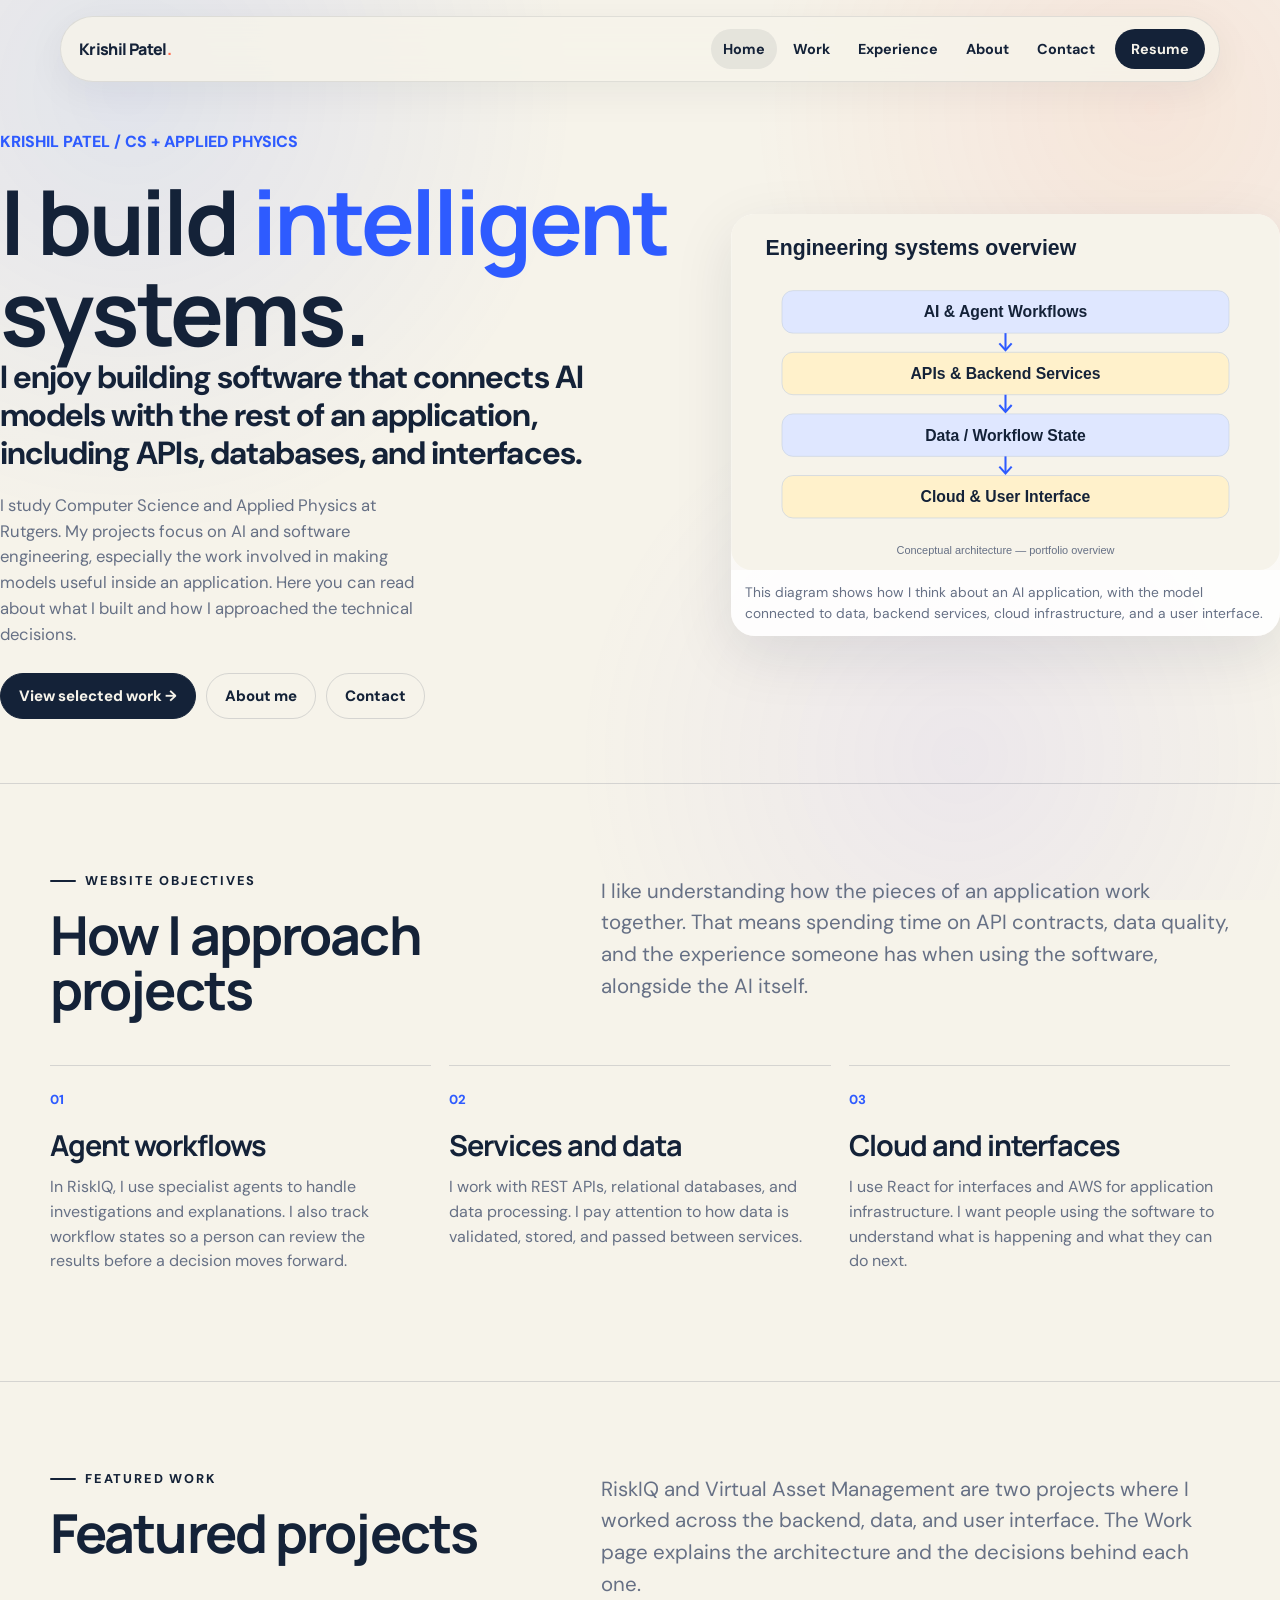
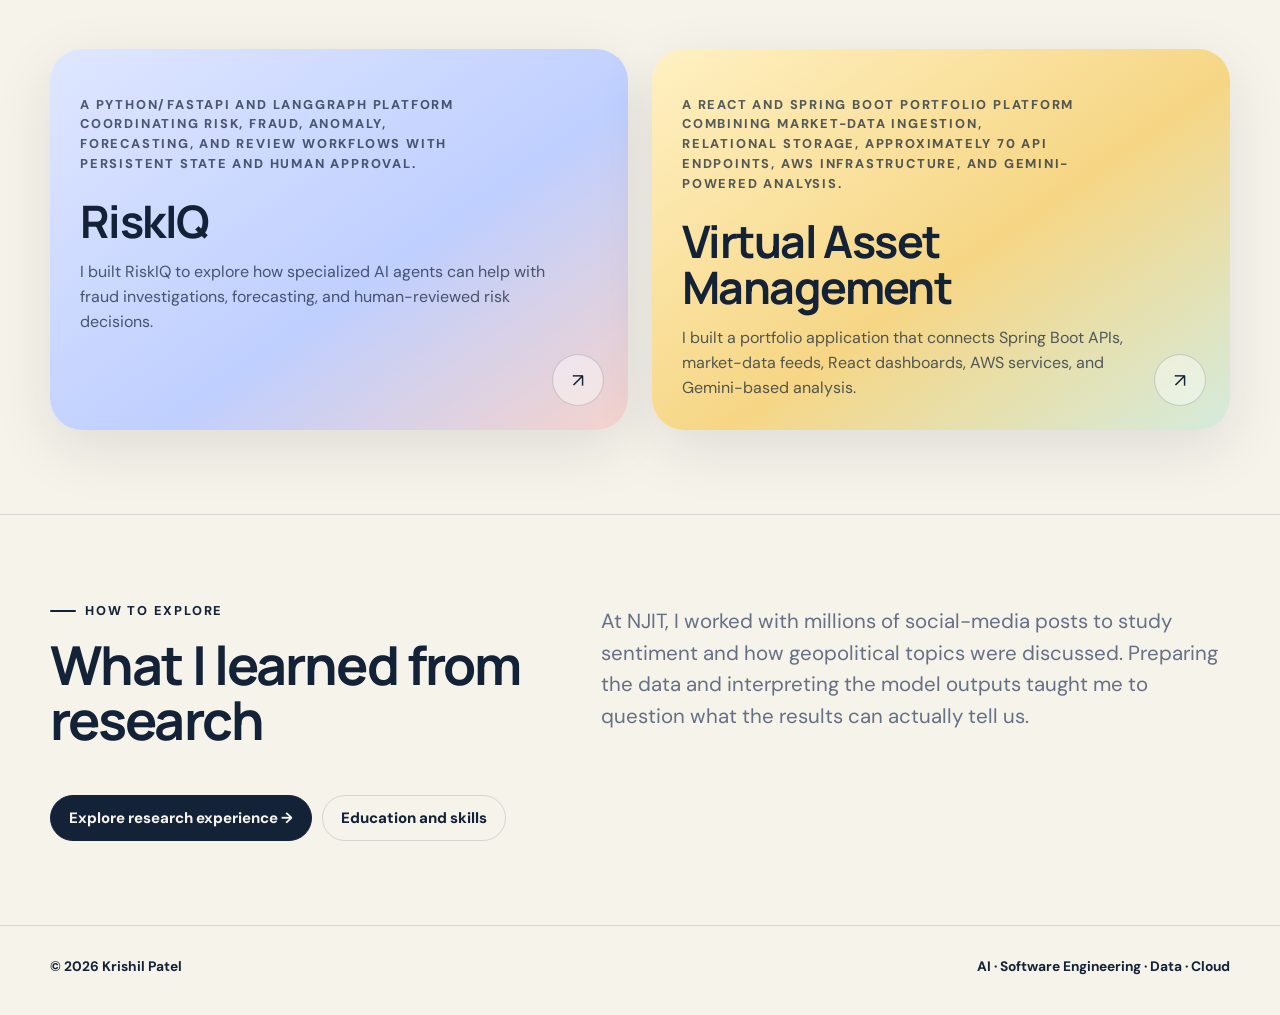
==== commit aeeef813: "Add files via upload" ====
--- a/index.html
+++ b/index.html
@@ -6,7 +6,7 @@
 <meta content="width=device-width, initial-scale=1" name="viewport"/>
 <meta content="Portfolio of Krishil Patel, a Rutgers Computer Science and Applied Physics student building intelligent software systems across AI, backend engineering, data, cloud, and product." name="description"/>
 <meta content="#f6f3ea" name="theme-color"/>
-<title>Krishil Patel — Intelligent Software Systems</title>
+<title>Krishil Patel – Intelligent Software Systems</title>
 <link href="https://fonts.googleapis.com" rel="preconnect"/>
 <link crossorigin="" href="https://fonts.gstatic.com" rel="preconnect"/>
 <link href="https://fonts.googleapis.com/css2?family=DM+Sans:wght@400;500;600;700&amp;family=Manrope:wght@500;600;700;800&amp;display=swap" rel="stylesheet"/>
@@ -29,9 +29,9 @@
 <p class="home-kicker" data-reveal="">KRISHIL PATEL / CS + APPLIED PHYSICS</p>
 <h1 data-reveal="" style="--delay:80ms">I build <span class="accent">intelligent</span> systems.</h1>
 <p class="home-statement" data-reveal="" style="--delay:140ms">
-          From reasoning and agents to APIs, data, cloud, and usable products.
+          I enjoy building software that connects AI models with the rest of an application, including APIs, databases, and interfaces.
         </p>
-<p class="home-support" data-reveal="" style="--delay:200ms">I’m a Rutgers Computer Science and Applied Physics student designing AI-assisted software, from multi-agent analysis and API design to data pipelines, applications, and AWS infrastructure. Explore the work, its architecture, and what I learned.</p>
+<p class="home-support" data-reveal="" style="--delay:200ms">I study Computer Science and Applied Physics at Rutgers. My projects focus on AI and software engineering, especially the work involved in making models useful inside an application. Here you can read about what I built and how I approached the technical decisions.</p>
 <div class="cta-row" data-reveal="" style="--delay:260ms">
 <a class="btn btn-primary" href="work.html">View selected work →</a>
 <a class="btn btn-ghost" href="about.html">About me</a>
@@ -40,7 +40,7 @@
 </div>
 <figure class="home-image" data-reveal="" style="--delay:160ms">
 <img alt="Editorial diagram connecting AI, backend, data, cloud, and product layers." decoding="async" loading="lazy" src="assets/home-system.svg"/>
-<figcaption>Conceptual overview: AI reasoning connects to backend services, governed data, cloud infrastructure, and the interface people use.</figcaption></figure>
+<figcaption>This diagram shows how I think about an AI application, with the model connected to data, backend services, cloud infrastructure, and a user interface.</figcaption></figure>
 </div>
 </section>
 <section aria-labelledby="site-objectives" class="section section-rule">
@@ -48,25 +48,25 @@
 <div class="section-head">
 <div>
 <p class="eyebrow"><span>Website objectives</span></p>
-<h2 data-reveal="" id="site-objectives">What goes into my systems.</h2>
+<h2 data-reveal="" id="site-objectives">How I approach projects</h2>
 </div>
-<p class="lead" data-reveal="" style="--delay:100ms">My projects connect language-model reasoning to APIs, structured data, persistent state, and interfaces. A useful AI feature depends on the surrounding engineering just as much as the model.</p>
+<p class="lead" data-reveal="" style="--delay:100ms">I like understanding how the pieces of an application work together. That means spending time on API contracts, data quality, and the experience someone has when using the software, alongside the AI itself.</p>
 </div>
 <div class="objective-grid">
 <article class="objective-card" data-reveal="">
 <div class="num">01</div>
 <h3>Agent workflows</h3>
-<p>I use specialist agents and explicit workflow states for tasks such as risk investigation, evidence gathering, forecasting explanations, and human review.</p>
+<p>In RiskIQ, I use specialist agents to handle investigations and explanations. I also track workflow states so a person can review the results before a decision moves forward.</p>
 </article>
 <article class="objective-card" data-reveal="" style="--delay:80ms">
 <div class="num">02</div>
 <h3>Services and data</h3>
-<p>I build REST services that validate requests, coordinate business logic, store records, and prepare the information that AI and frontend experiences need.</p>
+<p>I work with REST APIs, relational databases, and data processing. I pay attention to how data is validated, stored, and passed between services.</p>
 </article>
 <article class="objective-card" data-reveal="" style="--delay:160ms">
 <div class="num">03</div>
 <h3>Cloud and interfaces</h3>
-<p>I connect these services to React interfaces and AWS components so users can inspect information, take action, and follow a process from start to finish.</p>
+<p>I use React for interfaces and AWS for application infrastructure. I want people using the software to understand what is happening and what they can do next.</p>
 </article>
 </div>
 </div>
@@ -76,24 +76,23 @@
 <div class="section-head">
 <div>
 <p class="eyebrow"><span>Featured work</span></p>
-<h2 data-reveal="">Systems, not demos.</h2>
+<h2 data-reveal="">Featured projects</h2>
 </div>
 <p class="lead" data-reveal="" style="--delay:100ms">
-          My strongest projects combine multiple engineering layers instead of isolating one technology.
-          The full Work page explains their architecture, technical focus, and outcomes.
+          RiskIQ and Virtual Asset Management are two projects where I worked across the backend, data, and user interface. The Work page explains the architecture and the decisions behind each one.
         </p>
 </div>
 <div class="feature-strip">
 <a class="feature-card blue" data-reveal="" href="work.html#riskiq">
 <p class="eyebrow">A Python/FastAPI and LangGraph platform coordinating risk, fraud, anomaly, forecasting, and review workflows with persistent state and human approval.</p>
 <h3>RiskIQ</h3>
-<p>Guided, auditable multi-agent workflows for risk, fraud, forecasting, and model governance.</p>
+<p>I built RiskIQ to explore how specialized AI agents can help with fraud investigations, forecasting, and human-reviewed risk decisions.</p>
 <span aria-hidden="true" class="arrow">↗</span>
 </a>
 <a class="feature-card sun" data-reveal="" href="work.html#asset-platform" style="--delay:100ms">
 <p class="eyebrow">A React and Spring Boot portfolio platform combining market-data ingestion, relational storage, approximately 70 API endpoints, AWS infrastructure, and Gemini-powered analysis.</p>
 <h3>Virtual Asset Management</h3>
-<p>Spring Boot, React, AWS, market-data pipelines, and a grounded Gemini financial advisor.</p>
+<p>I built a portfolio application that connects Spring Boot APIs, market-data feeds, React dashboards, AWS services, and Gemini-based analysis.</p>
 <span aria-hidden="true" class="arrow">↗</span>
 </a>
 </div>
@@ -104,9 +103,9 @@
 <div class="section-head">
 <div>
 <p class="eyebrow"><span>How to explore</span></p>
-<h2 data-reveal="">Research informed my approach.</h2>
+<h2 data-reveal="">What I learned from research</h2>
 </div>
-<p class="lead" data-reveal="" style="--delay:100ms">As a research assistant at NJIT, I processed large collections of social-media posts and used transformer-based NLP to study sentiment, topics, and narrative patterns. It taught me to connect messy data, modeling choices, and interpretable results.</p>
+<p class="lead" data-reveal="" style="--delay:100ms">At NJIT, I worked with millions of social-media posts to study sentiment and how geopolitical topics were discussed. Preparing the data and interpreting the model outputs taught me to question what the results can actually tell us.</p>
 </div>
 <div class="cta-row" data-reveal=""><a class="btn btn-primary" href="experience.html">Explore research experience →</a><a class="btn btn-ghost" href="about.html">Education and skills</a></div>
 </div>
@@ -121,3 +120,4 @@
 <script src="script.js"></script>
 </body>
 </html>
+
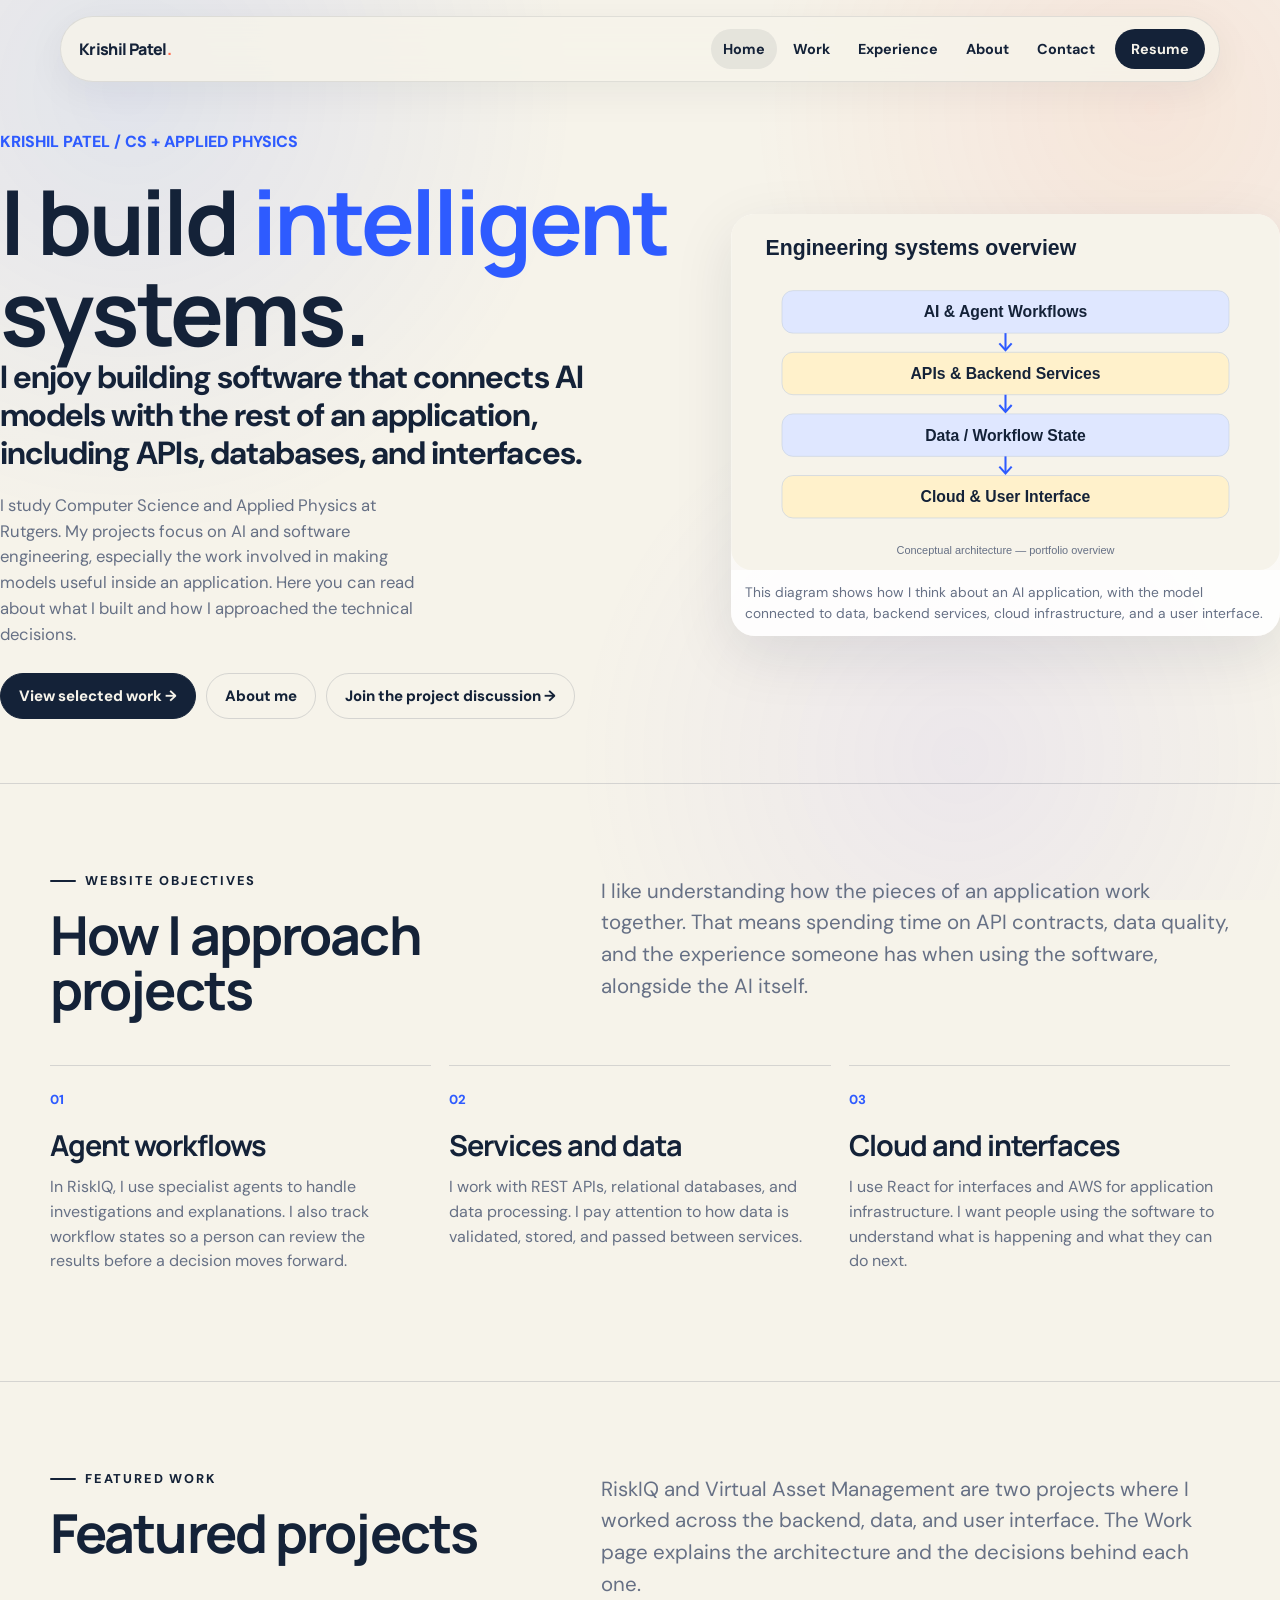
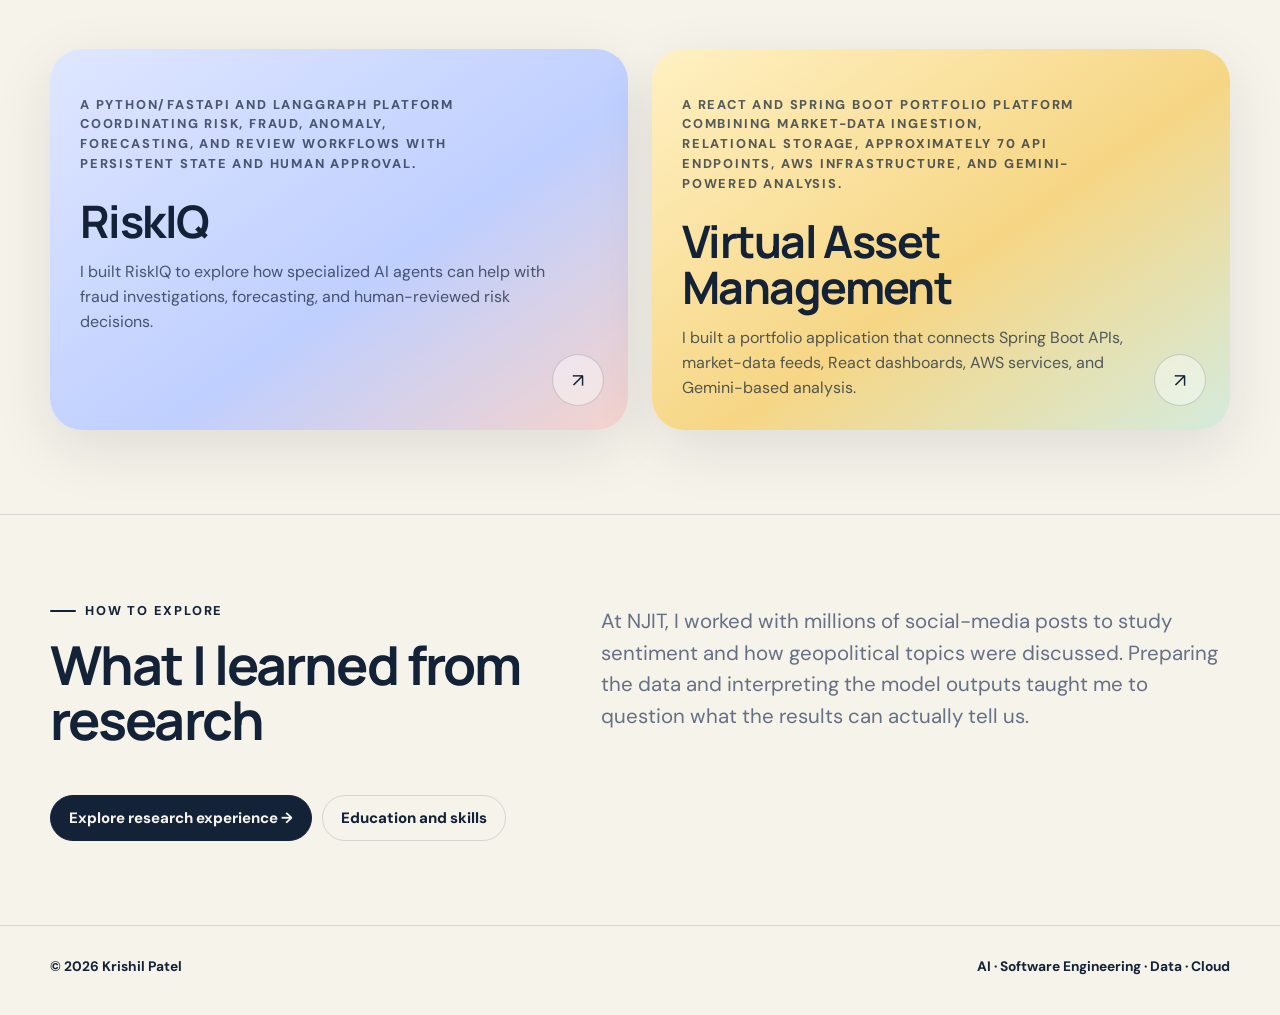
==== commit c29ed10e: "Add files via upload" ====
--- a/index.html
+++ b/index.html
@@ -35,7 +35,7 @@
 <div class="cta-row" data-reveal="" style="--delay:260ms">
 <a class="btn btn-primary" href="work.html">View selected work →</a>
 <a class="btn btn-ghost" href="about.html">About me</a>
-<a class="btn btn-ghost" href="contact.html">Contact</a>
+<a class="btn btn-ghost" href="contact.html#discussion">Join the project discussion →</a>
 </div>
 </div>
 <figure class="home-image" data-reveal="" style="--delay:160ms">
--- a/styles.css
+++ b/styles.css
@@ -499,3 +499,28 @@
  .cta-row,.contact-links{flex-direction:column;align-items:stretch}
 }
 @media(prefers-reduced-motion:reduce){[data-reveal]{transition:none!important}}
+
+#discussion{scroll-margin-top:6rem}
+.discussion-card{
+  max-width:760px;
+  padding:clamp(1.25rem,4vw,2.5rem);
+  border:1px solid var(--line);
+  border-radius:var(--radius);
+  background:var(--white);
+}
+.discussion-card h2{margin:.4em 0}
+.discussion-card a{text-decoration:underline;text-underline-offset:3px}
+.discussion-card label{display:block;font-weight:700}
+.discussion-card textarea{
+  display:block;
+  width:100%;
+  margin:.45rem 0 1rem;
+  padding:.75rem;
+  border:1px solid var(--muted);
+  border-radius:12px;
+  color:var(--ink);
+  resize:vertical;
+}
+.discussion-card textarea:focus-visible{outline:3px solid var(--blue);outline-offset:3px}
+.discussion-address{overflow-wrap:anywhere}
+#discussion-status:empty{margin:0}
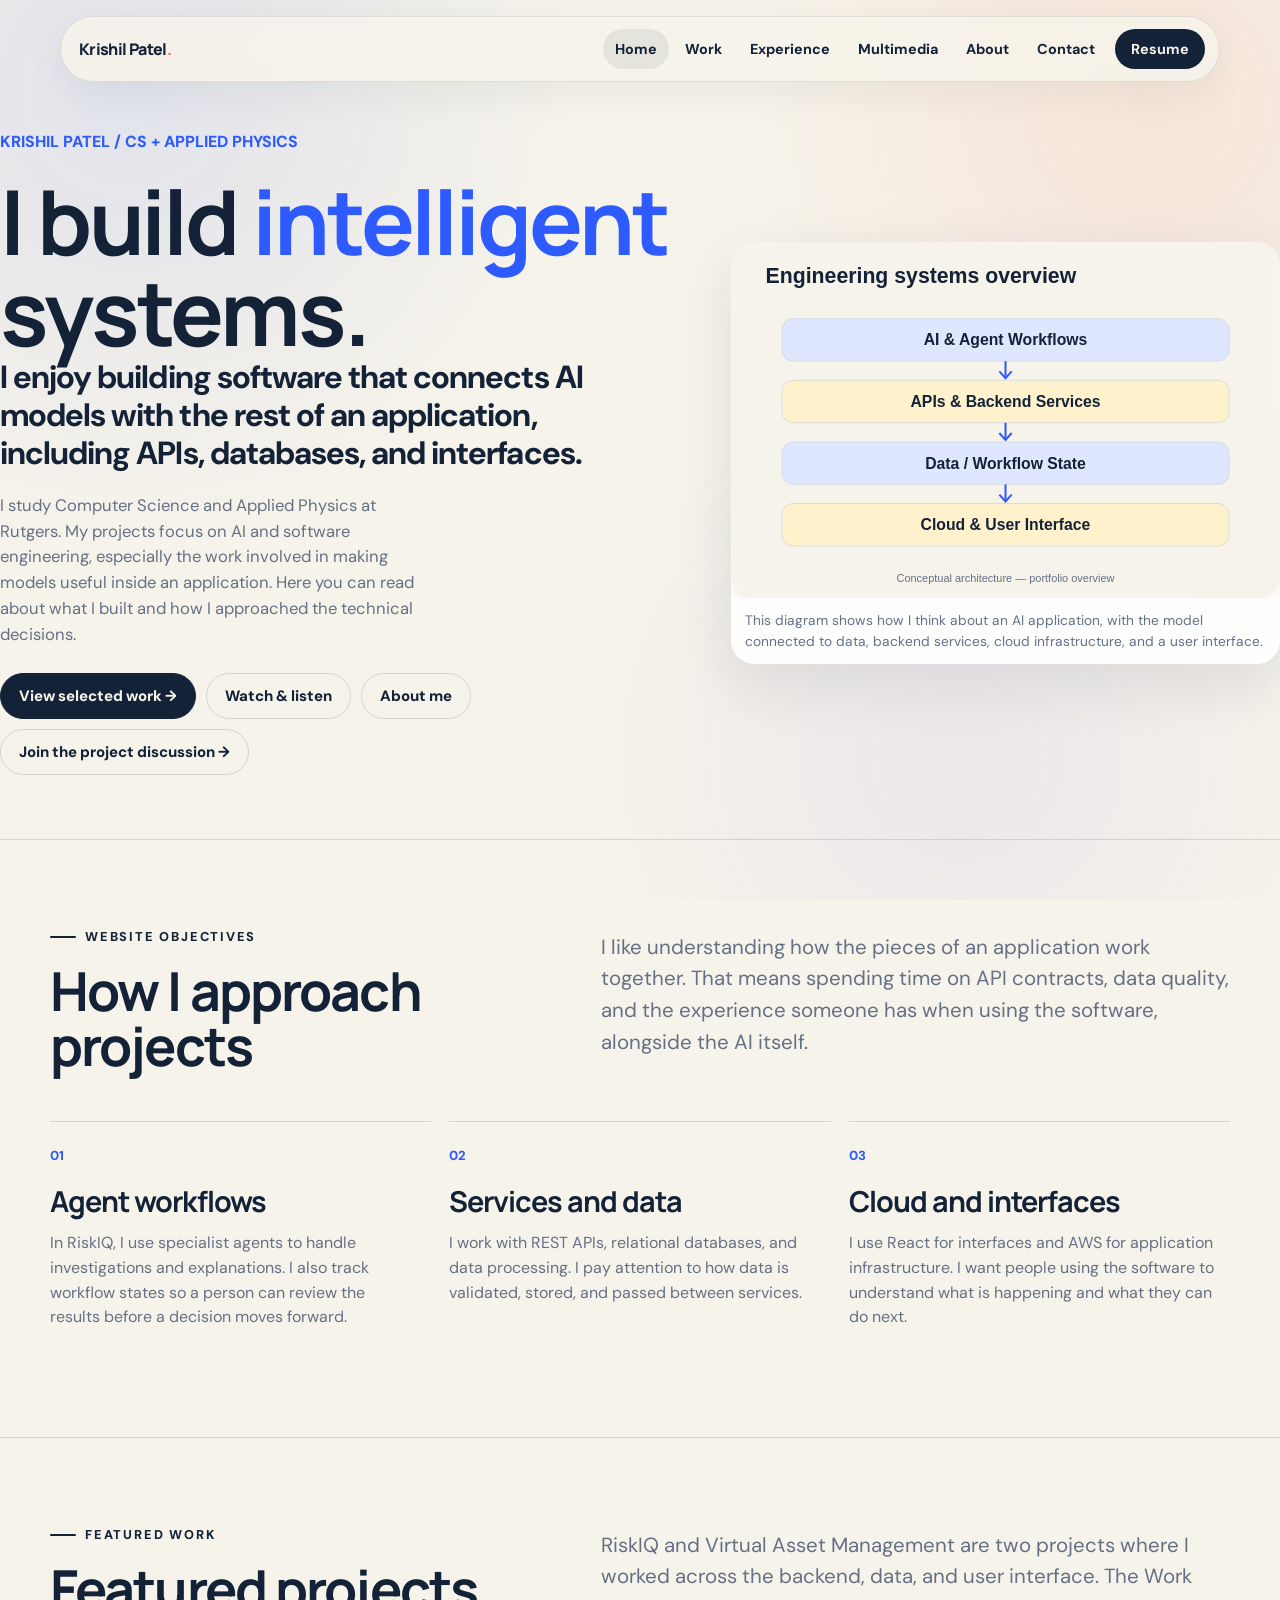
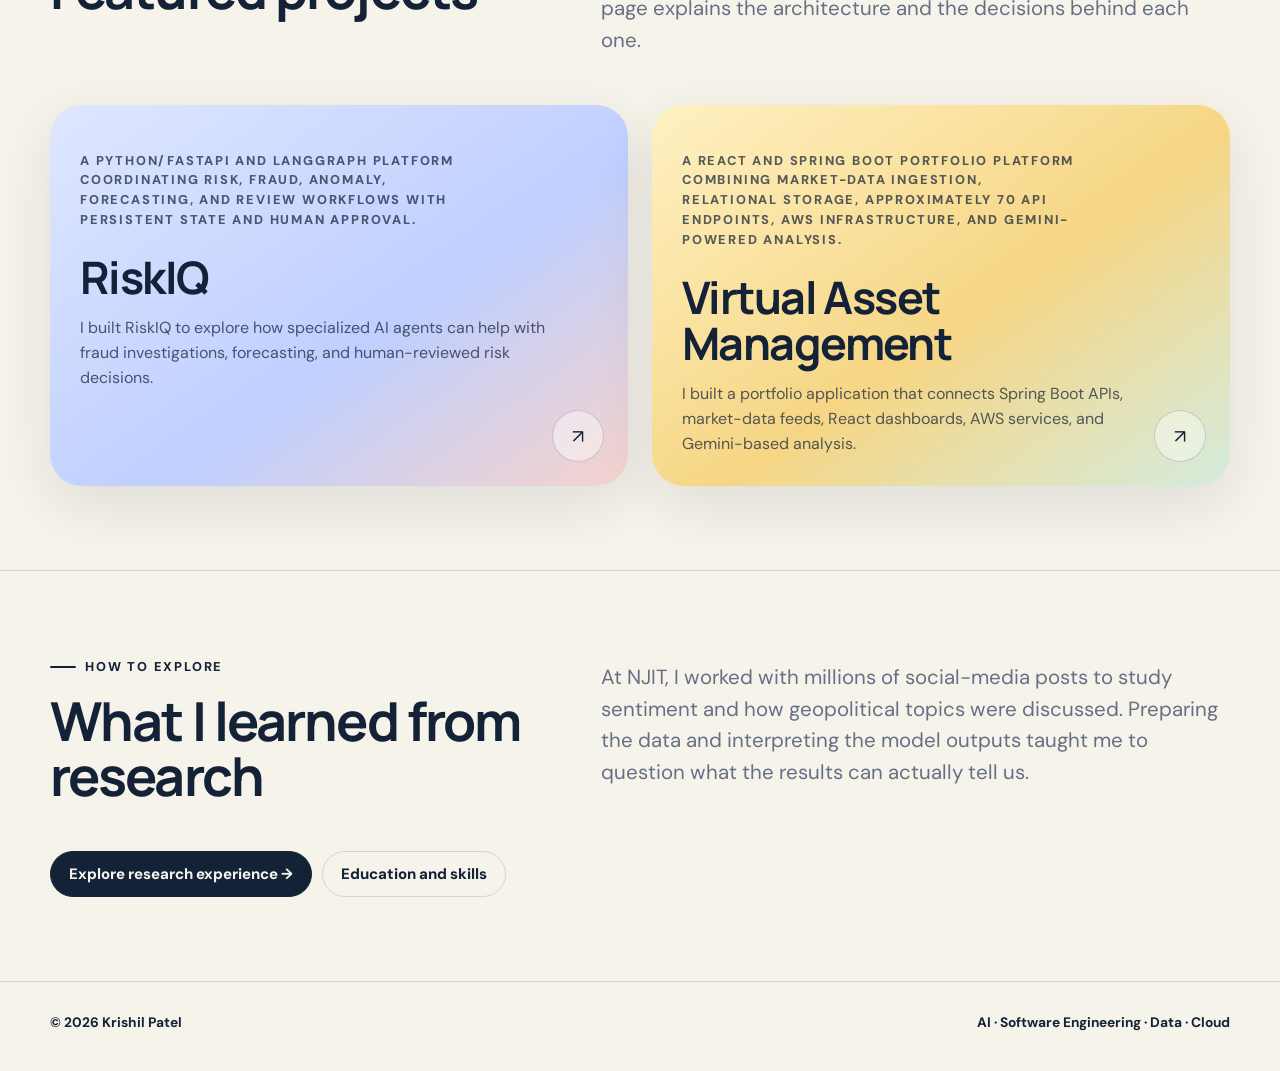
==== commit 005d35f8: "Add files via upload" ====
--- a/index.html
+++ b/index.html
@@ -18,7 +18,7 @@
 <a class="brand" href="index.html">Krishil Patel<span class="brand-dot">.</span></a>
 <button aria-controls="navLinks" aria-expanded="false" class="menu-btn" id="menuBtn" type="button">Menu</button>
 <div class="nav-links" id="navLinks">
-<a aria-current="page" class="active" href="index.html">Home</a><a href="work.html">Work</a><a href="experience.html">Experience</a><a href="about.html">About</a><a href="contact.html">Contact</a><a class="nav-cta" href="resume.pdf" rel="noopener noreferrer" target="_blank">Resume</a>
+<a aria-current="page" class="active" href="index.html">Home</a><a href="work.html">Work</a><a href="experience.html">Experience</a><a href="multimedia.html">Multimedia</a><a href="about.html">About</a><a href="contact.html">Contact</a><a class="nav-cta" href="resume.pdf" rel="noopener noreferrer" target="_blank">Resume</a>
 </div>
 </nav>
 </header>
@@ -34,7 +34,7 @@
 <p class="home-support" data-reveal="" style="--delay:200ms">I study Computer Science and Applied Physics at Rutgers. My projects focus on AI and software engineering, especially the work involved in making models useful inside an application. Here you can read about what I built and how I approached the technical decisions.</p>
 <div class="cta-row" data-reveal="" style="--delay:260ms">
 <a class="btn btn-primary" href="work.html">View selected work →</a>
-<a class="btn btn-ghost" href="about.html">About me</a>
+<a class="btn btn-ghost" href="multimedia.html">Watch &amp; listen</a><a class="btn btn-ghost" href="about.html">About me</a>
 <a class="btn btn-ghost" href="contact.html#discussion">Join the project discussion →</a>
 </div>
 </div>
--- a/styles.css
+++ b/styles.css
@@ -524,3 +524,20 @@
 .discussion-card textarea:focus-visible{outline:3px solid var(--blue);outline-offset:3px}
 .discussion-address{overflow-wrap:anywhere}
 #discussion-status:empty{margin:0}
+
+/* Multimedia: native players, captioned images, and responsive gallery. */
+.portfolio-video{display:block;width:100%;height:auto;aspect-ratio:16/9;background:var(--ink);border-radius:20px;border:1px solid var(--line)}
+.portfolio-audio{display:block;width:100%;margin-top:24px}
+.media-note{font-size:.9rem;color:var(--muted);margin-top:14px}
+.media-gallery{display:grid;grid-template-columns:repeat(2,minmax(0,1fr));gap:30px}
+.media-figure{margin:0;border:1px solid var(--line);border-radius:20px;background:var(--white);overflow:hidden}
+.media-figure img{width:100%;height:auto}
+.media-figure figcaption{padding:22px}
+.media-figure h3{font-size:1.25rem;line-height:1.3;margin-bottom:12px}
+.media-figure p{color:var(--muted)}
+.media-transcript{margin-top:20px;border:1px solid var(--line);border-radius:12px;padding:18px 22px}
+.media-transcript summary{cursor:pointer;font-weight:700}
+.media-transcript li{margin-top:12px}
+.media-transcript p{margin-top:14px}
+:focus-visible{outline:3px solid var(--blue);outline-offset:5px}
+@media(max-width:680px){.media-gallery{grid-template-columns:1fr}.media-figure figcaption{padding:18px}}
